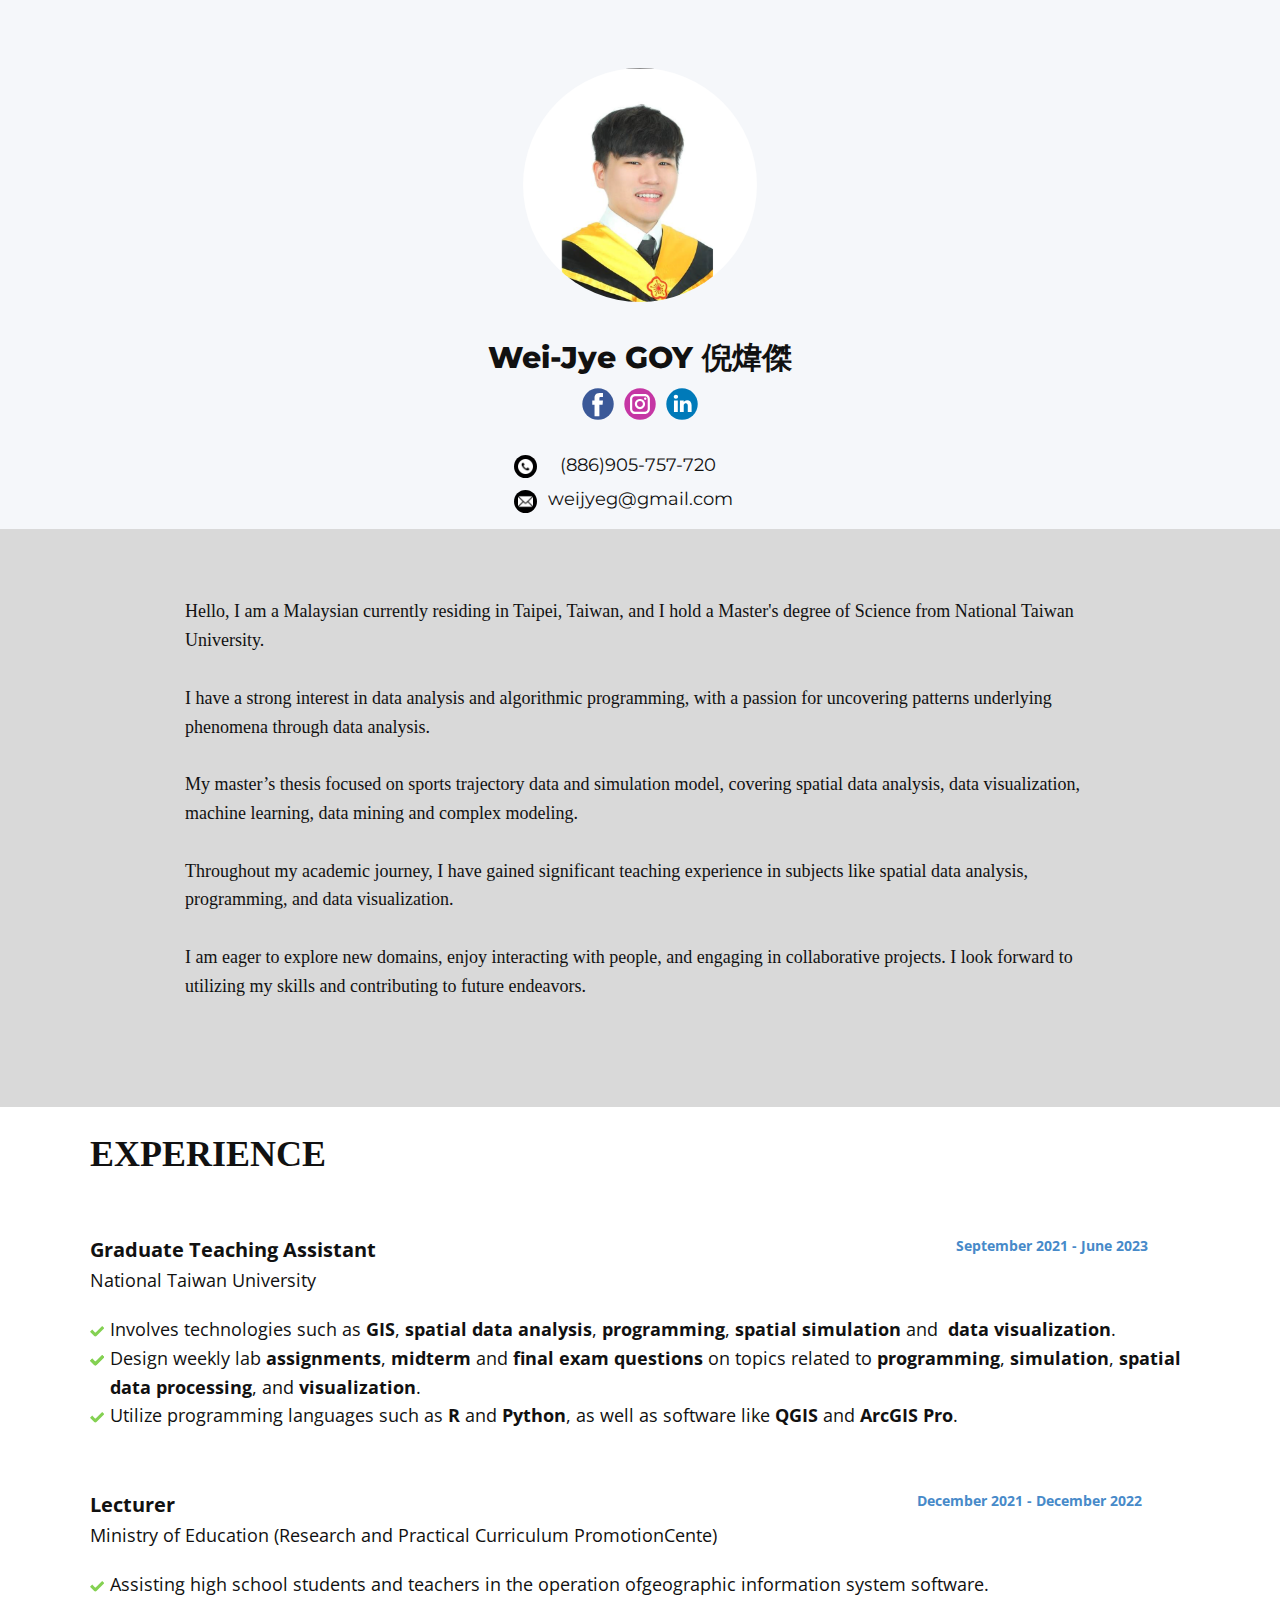
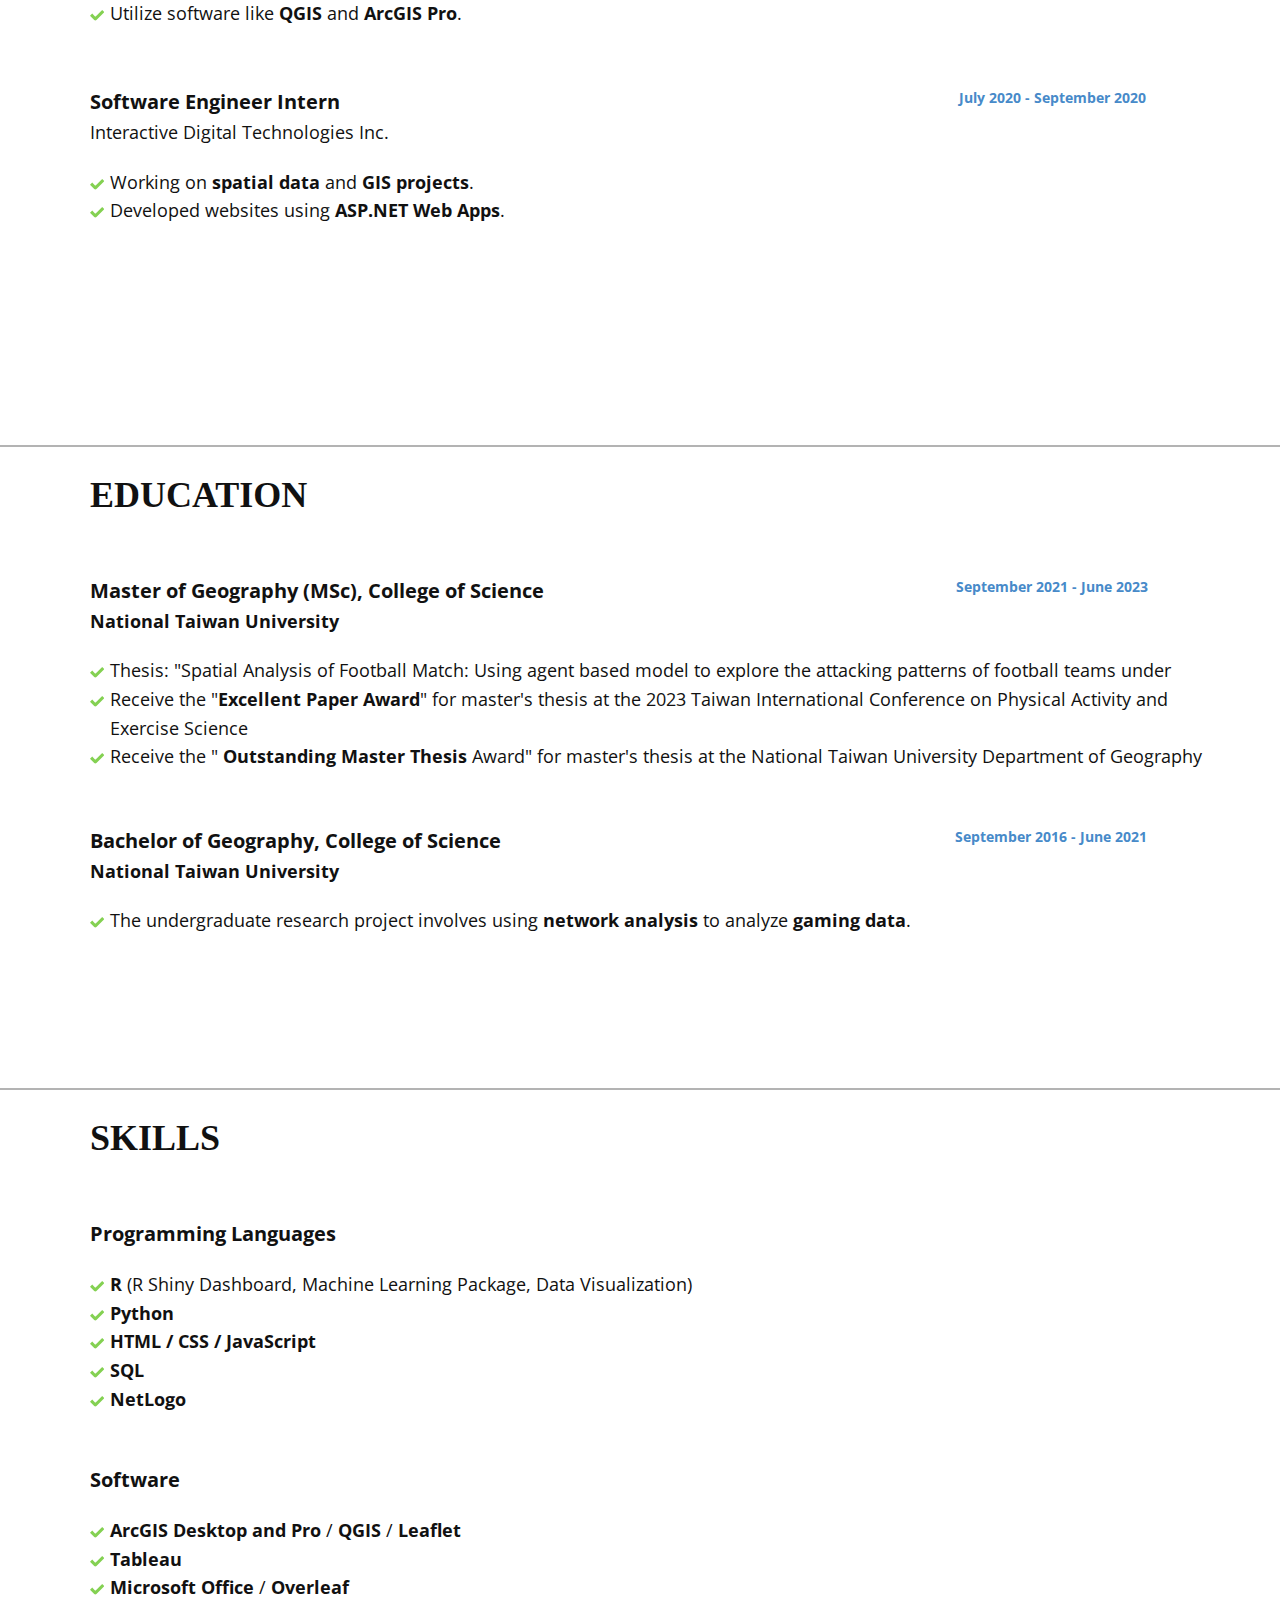
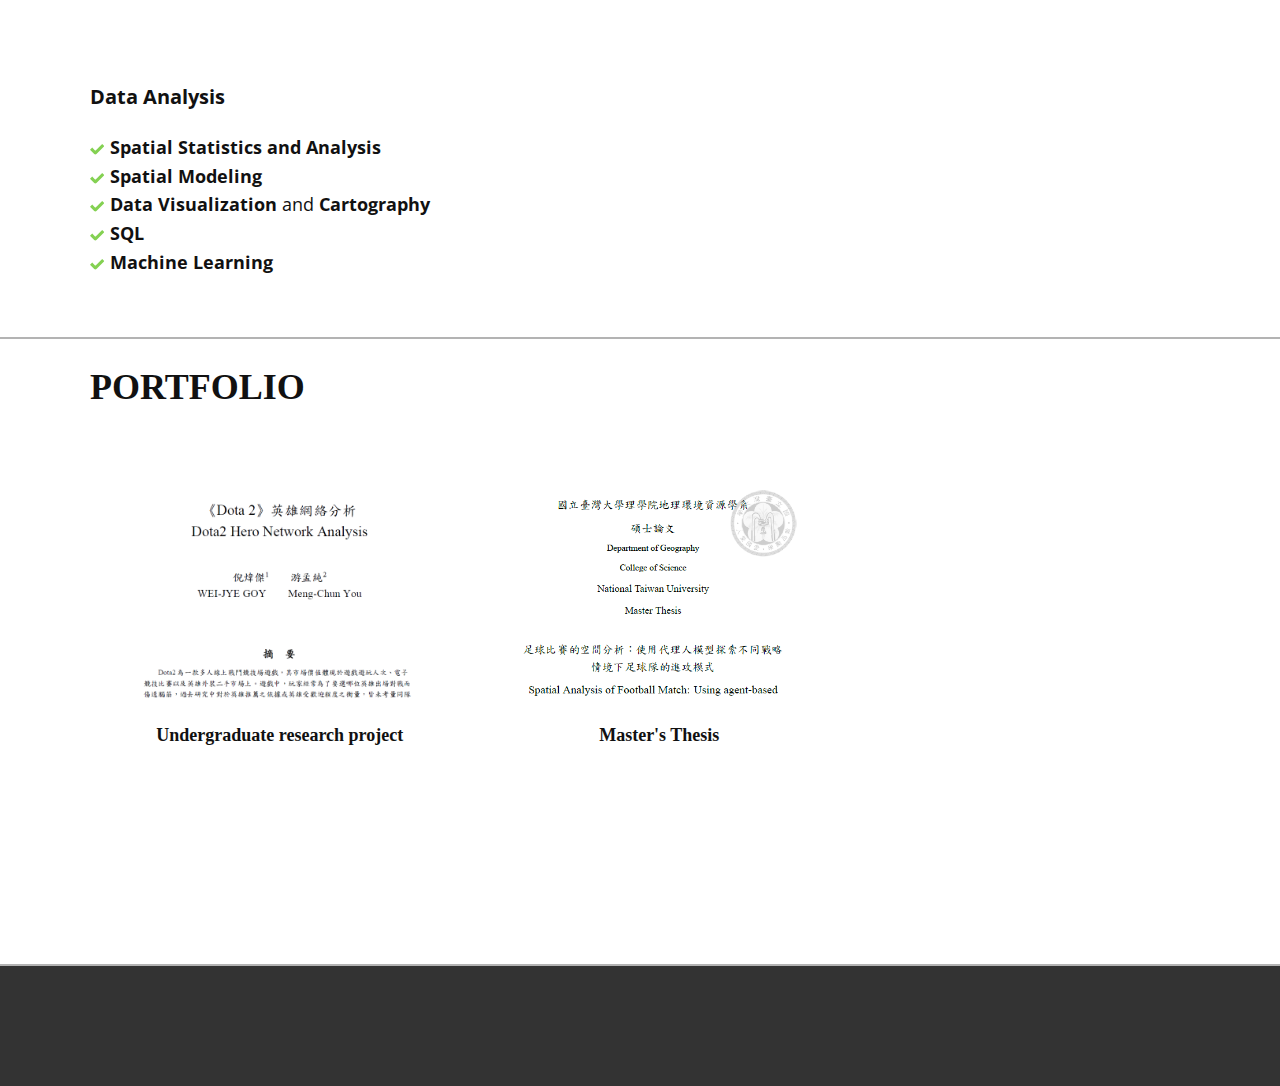
==== index.html @ a79fb8b6 "Add files via upload" ====
<!DOCTYPE html>
<html style="font-size: 16px;" lang="en"><head>
    <meta name="viewport" content="width=device-width, initial-scale=1.0">
    <meta charset="utf-8">
    <meta name="keywords" content="Wei-Jye GO​Y 倪煒傑">
    <meta name="description" content="">
    <title>Home</title>
    <link rel="stylesheet" href="nicepage.css" media="screen">
<link rel="stylesheet" href="Home.css" media="screen">
    <script class="u-script" type="text/javascript" src="jquery.js" defer=""></script>
    <script class="u-script" type="text/javascript" src="nicepage.js" defer=""></script>
    <meta name="generator" content="Nicepage 5.21.3, nicepage.com">
    <link id="u-theme-google-font" rel="stylesheet" href="https://fonts.googleapis.com/css?family=Roboto:100,100i,300,300i,400,400i,500,500i,700,700i,900,900i|Open+Sans:300,300i,400,400i,500,500i,600,600i,700,700i,800,800i">
    <link id="u-page-google-font" rel="stylesheet" href="https://fonts.googleapis.com/css?family=Montserrat:100,100i,200,200i,300,300i,400,400i,500,500i,600,600i,700,700i,800,800i,900,900i">
    
    
    
    
    
    
    
    <script type="application/ld+json">{
		"@context": "http://schema.org",
		"@type": "Organization",
		"name": "portfolio"
}</script>
    <meta name="theme-color" content="#478ac9">
    <meta property="og:title" content="Home">
    <meta property="og:type" content="website">
  <meta data-intl-tel-input-cdn-path="intlTelInput/"></head>
  <body data-home-page="Home.html" data-home-page-title="Home" data-path-to-root="./" data-include-products="false" class="u-body u-xl-mode" data-lang="en">
    <section class="skrollable u-align-center u-clearfix u-grey-15 u-section-1" id="carousel_9070">
      <div class="u-expanded-width u-palette-5-light-3 u-shape u-shape-rectangle u-shape-1"></div>
      <div class="u-image u-image-circle u-image-1" data-image-width="966" data-image-height="712"></div>
      <h2 class="u-custom-font u-font-montserrat u-text u-text-1">
        <span style="font-size: 1.875rem;">Wei-Jye GO​Y 倪煒傑</span>
        <br>
        <br>
        <br>
        <span style="font-weight: 400; font-size: 1.125rem;">(886)905-757-720&nbsp;<br>weijyeg@gmail.com
        </span>
      </h2><span class="u-black u-file-icon u-icon u-icon-circle u-icon-1"><img src="images/455705-3e157692.png" alt=""></span><span class="u-black u-file-icon u-icon u-icon-circle u-icon-2"><img src="images/542689-e094886c.png" alt=""></span>
      <div class="u-align-left u-social-icons u-spacing-10 u-social-icons-1">
        <a class="u-social-url" title="facebook" target="_blank" href="https://www.facebook.com/weijyeeeee/"><span class="u-icon u-social-facebook u-social-icon u-icon-3"><svg class="u-svg-link" preserveAspectRatio="xMidYMin slice" viewBox="0 0 112 112" style=""><use xmlns:xlink="http://www.w3.org/1999/xlink" xlink:href="#svg-5a81"></use></svg><svg class="u-svg-content" viewBox="0 0 112 112" x="0" y="0" id="svg-5a81"><circle fill="currentColor" cx="56.1" cy="56.1" r="55"></circle><path fill="#FFFFFF" d="M73.5,31.6h-9.1c-1.4,0-3.6,0.8-3.6,3.9v8.5h12.6L72,58.3H60.8v40.8H43.9V58.3h-8V43.9h8v-9.2
      c0-6.7,3.1-17,17-17h12.5v13.9H73.5z"></path></svg></span>
        </a>
        <a class="u-social-url" title="instagram" target="_blank" href="https://www.instagram.com/weijy3/"><span class="u-icon u-social-icon u-social-instagram u-icon-4"><svg class="u-svg-link" preserveAspectRatio="xMidYMin slice" viewBox="0 0 112 112" style=""><use xmlns:xlink="http://www.w3.org/1999/xlink" xlink:href="#svg-1368"></use></svg><svg class="u-svg-content" viewBox="0 0 112 112" x="0" y="0" id="svg-1368"><circle fill="currentColor" cx="56.1" cy="56.1" r="55"></circle><path fill="#FFFFFF" d="M55.9,38.2c-9.9,0-17.9,8-17.9,17.9C38,66,46,74,55.9,74c9.9,0,17.9-8,17.9-17.9C73.8,46.2,65.8,38.2,55.9,38.2
      z M55.9,66.4c-5.7,0-10.3-4.6-10.3-10.3c-0.1-5.7,4.6-10.3,10.3-10.3c5.7,0,10.3,4.6,10.3,10.3C66.2,61.8,61.6,66.4,55.9,66.4z"></path><path fill="#FFFFFF" d="M74.3,33.5c-2.3,0-4.2,1.9-4.2,4.2s1.9,4.2,4.2,4.2s4.2-1.9,4.2-4.2S76.6,33.5,74.3,33.5z"></path><path fill="#FFFFFF" d="M73.1,21.3H38.6c-9.7,0-17.5,7.9-17.5,17.5v34.5c0,9.7,7.9,17.6,17.5,17.6h34.5c9.7,0,17.5-7.9,17.5-17.5V38.8
      C90.6,29.1,82.7,21.3,73.1,21.3z M83,73.3c0,5.5-4.5,9.9-9.9,9.9H38.6c-5.5,0-9.9-4.5-9.9-9.9V38.8c0-5.5,4.5-9.9,9.9-9.9h34.5
      c5.5,0,9.9,4.5,9.9,9.9V73.3z"></path></svg></span>
        </a>
        <a class="u-social-url" title="https://www.linkedin.com/in/wei-jye-goy-16a7a2256/" target="_blank" href="https://www.linkedin.com/in/wei-jye-goy-16a7a2256/"><span class="u-icon u-social-icon u-social-linkedin u-icon-5"><svg class="u-svg-link" preserveAspectRatio="xMidYMin slice" viewBox="0 0 112 112" style=""><use xmlns:xlink="http://www.w3.org/1999/xlink" xlink:href="#svg-00e5"></use></svg><svg class="u-svg-content" viewBox="0 0 112 112" x="0" y="0" id="svg-00e5"><circle fill="currentColor" cx="56.1" cy="56.1" r="55"></circle><path fill="#FFFFFF" d="M41.3,83.7H27.9V43.4h13.4V83.7z M34.6,37.9L34.6,37.9c-4.6,0-7.5-3.1-7.5-7c0-4,3-7,7.6-7s7.4,3,7.5,7
      C42.2,34.8,39.2,37.9,34.6,37.9z M89.6,83.7H76.2V62.2c0-5.4-1.9-9.1-6.8-9.1c-3.7,0-5.9,2.5-6.9,4.9c-0.4,0.9-0.4,2.1-0.4,3.3v22.5
      H48.7c0,0,0.2-36.5,0-40.3h13.4v5.7c1.8-2.7,5-6.7,12.1-6.7c8.8,0,15.4,5.8,15.4,18.1V83.7z"></path></svg></span>
        </a>
      </div>
      <p class="u-align-left u-custom-font u-font-georgia u-text u-text-2"> Hello, I am a Malaysian currently residing in Taipei, Taiwan, and I hold a Master's degree of Science from National Taiwan University.<br>
        <br>I have a strong interest in data analysis and algorithmic programming, with a passion for uncovering patterns underlying phenomena through data analysis.&nbsp;<br>
        <br>My master’s thesis focused on sports trajectory data and simulation model, covering spatial data analysis, data visualization, machine learning, data mining and complex modeling.&nbsp;<br>
        <br>Throughout my academic journey, I have gained significant teaching experience in subjects like spatial data analysis, programming, and data visualization.&nbsp;<br>
        <br>I am eager to explore new domains, enjoy interacting with people, and engaging in collaborative projects. I look forward to utilizing my skills and contributing to future endeavors.<br>
        <br>
        <br>
      </p>
    </section>
    <section class="u-align-left u-border-2 u-border-grey-30 u-border-no-left u-border-no-right u-border-no-top u-clearfix u-section-2" id="sec-2fbd">
      <div class="u-clearfix u-sheet u-sheet-1">
        <p class="u-custom-font u-font-georgia u-text u-text-1">Experience&nbsp;&nbsp;</p>
        <div class="u-clearfix u-group-elements u-group-elements-1">
          <p class="u-align-left u-text u-text-2">
            <span style="font-size: 1.25rem; font-weight: 700;">Graduate Teaching Assistant</span>
            <br>National Taiwan University
          </p>
          <p class="u-text u-text-palette-1-base u-text-3"><b>September 2021 - June 2023</b>
          </p>
          <ul class="u-custom-list u-text u-text-4">
            <li> Involves technologies such as <span style="font-weight: 700;">GIS</span>, <span style="font-weight: 700;">spatial data analysis</span>, <span style="font-weight: 700;">programming</span>, <span style="font-weight: 700;">spatial simulation <span style="font-weight: 400;">and</span>&nbsp;
              </span>
              <span style="font-weight: 700;">data visualization<span style="font-weight: 400;">.</span>
              </span>
              <div class="u-list-icon u-list-icon-1">
                <svg class="u-svg-content" viewBox="0 0 512 512" id="svg-8628"><path d="m433.1 67.1-231.8 231.9c-6.2 6.2-16.4 6.2-22.6 0l-99.8-99.8-78.9 78.8 150.5 150.5c10.5 10.5 24.6 16.3 39.4 16.3 14.8 0 29-5.9 39.4-16.3l282.7-282.5z" fill="currentColor"></path></svg>
              </div>
            </li>
            <li>
              <div class="u-list-icon u-list-icon-2">
                <svg class="u-svg-content" viewBox="0 0 512 512" id="svg-8628"><path d="m433.1 67.1-231.8 231.9c-6.2 6.2-16.4 6.2-22.6 0l-99.8-99.8-78.9 78.8 150.5 150.5c10.5 10.5 24.6 16.3 39.4 16.3 14.8 0 29-5.9 39.4-16.3l282.7-282.5z" fill="currentColor"></path></svg>
              </div>
              <div class="u-list-icon u-list-icon-3">
                <svg class="u-svg-content" viewBox="0 0 512 512" id="svg-8628"><path d="m433.1 67.1-231.8 231.9c-6.2 6.2-16.4 6.2-22.6 0l-99.8-99.8-78.9 78.8 150.5 150.5c10.5 10.5 24.6 16.3 39.4 16.3 14.8 0 29-5.9 39.4-16.3l282.7-282.5z" fill="currentColor"></path></svg>
              </div> Design weekly lab <span style="font-weight: 700;">assignments<span style="font-weight: 400;">, </span>midterm
              </span> and <span style="font-weight: 700;">final exam questions</span> on topics related to <span style="font-weight: 700;">programming</span>, <span style="font-weight: 700;">simulation</span>,&nbsp;<span style="font-weight: 700;">spatial data processing</span>, and <span style="font-weight: 700;">visualization</span>.&nbsp;
            </li>
            <li>
              <div class="u-list-icon u-list-icon-4">
                <svg class="u-svg-content" viewBox="0 0 512 512" id="svg-8628"><path d="m433.1 67.1-231.8 231.9c-6.2 6.2-16.4 6.2-22.6 0l-99.8-99.8-78.9 78.8 150.5 150.5c10.5 10.5 24.6 16.3 39.4 16.3 14.8 0 29-5.9 39.4-16.3l282.7-282.5z" fill="currentColor"></path></svg>
              </div>Utilize programming languages such as <span style="font-weight: 700;">R </span>and <span style="font-weight: 700;">Python</span>, as well as software like <span style="font-weight: 700;">QGIS </span>and <span style="font-weight: 700;">ArcGIS Pro</span>.<br>
              <br>
            </li>
          </ul>
        </div>
        <div class="u-clearfix u-group-elements u-group-elements-2">
          <p class="u-align-left u-text u-text-5">
            <span style="font-size: 1.25rem; font-weight: 700;"></span>
            <span style="font-size: 1.25rem; font-weight: 700;">Lecturer</span>
            <br>Ministry of Education (Research and Practical Curriculum PromotionCente)
          </p>
          <p class="u-text u-text-palette-1-base u-text-6"><b>December 2021 - December 2022</b>
          </p>
          <ul class="u-custom-list u-text u-text-7">
            <li>
              <div class="u-list-icon u-list-icon-5">
                <svg class="u-svg-content" viewBox="0 0 512 512" id="svg-8628"><path d="m433.1 67.1-231.8 231.9c-6.2 6.2-16.4 6.2-22.6 0l-99.8-99.8-78.9 78.8 150.5 150.5c10.5 10.5 24.6 16.3 39.4 16.3 14.8 0 29-5.9 39.4-16.3l282.7-282.5z" fill="currentColor"></path></svg>
              </div>
            </li>
            <li>Assisting high school students and teachers in the operation ofgeographic information system software.</li>
            <li>
              <div class="u-list-icon u-list-icon-6">
                <svg class="u-svg-content" viewBox="0 0 512 512" id="svg-8628"><path d="m433.1 67.1-231.8 231.9c-6.2 6.2-16.4 6.2-22.6 0l-99.8-99.8-78.9 78.8 150.5 150.5c10.5 10.5 24.6 16.3 39.4 16.3 14.8 0 29-5.9 39.4-16.3l282.7-282.5z" fill="currentColor"></path></svg>
              </div>Utilize software like <span style="font-weight: 700;">QGIS </span>and <span style="font-weight: 700;">ArcGIS Pro</span>.<br>
              <br>
            </li>
          </ul>
        </div>
        <div class="u-clearfix u-group-elements u-group-elements-3">
          <p class="u-align-left u-text u-text-8">
            <span style="font-size: 20px;"><b>Software Engineer Intern</b>
            </span>
            <br>Interactive Digital Technologies Inc.
          </p>
          <p class="u-text u-text-palette-1-base u-text-9"><b>July 2020 - September 2020</b>
          </p>
          <ul class="u-custom-list u-text u-text-10">
            <li>
              <div class="u-list-icon u-list-icon-7">
                <svg class="u-svg-content" viewBox="0 0 512 512" id="svg-8628"><path d="m433.1 67.1-231.8 231.9c-6.2 6.2-16.4 6.2-22.6 0l-99.8-99.8-78.9 78.8 150.5 150.5c10.5 10.5 24.6 16.3 39.4 16.3 14.8 0 29-5.9 39.4-16.3l282.7-282.5z" fill="currentColor"></path></svg>
              </div>
            </li>
            <li> Working on <span style="font-weight: 700;">spatial data</span> and <span style="font-weight: 700;">GIS projects<span style="font-weight: 400;">.</span>
              </span>
            </li>
            <li>
              <div class="u-list-icon u-list-icon-8">
                <svg class="u-svg-content" viewBox="0 0 512 512" id="svg-8628"><path d="m433.1 67.1-231.8 231.9c-6.2 6.2-16.4 6.2-22.6 0l-99.8-99.8-78.9 78.8 150.5 150.5c10.5 10.5 24.6 16.3 39.4 16.3 14.8 0 29-5.9 39.4-16.3l282.7-282.5z" fill="currentColor"></path></svg>
              </div>Developed websites using <span style="font-weight: 700;">ASP.NET Web Apps</span>.
            </li>
            <li>
              <br>
            </li>
          </ul>
        </div>
      </div>
    </section>
    <section class="u-align-left u-border-2 u-border-grey-30 u-border-no-left u-border-no-right u-border-no-top u-clearfix u-section-3" id="sec-735e">
      <div class="u-clearfix u-sheet u-sheet-1">
        <p class="u-custom-font u-font-georgia u-text u-text-1">EDUCATION</p>
        <div class="u-clearfix u-group-elements u-group-elements-1">
          <p class="u-align-left u-text u-text-2">
            <span style="font-size: 1.25rem; font-weight: 700;">Master of Geography (MSc), College of Science</span>
            <br>
            <span style="font-weight: 700;">National Taiwan University</span>
          </p>
          <p class="u-text u-text-palette-1-base u-text-3"><b>September 2021 - June 2023</b>
          </p>
          <ul class="u-custom-list u-text u-text-4">
            <li>
              <div class="u-list-icon u-list-icon-1">
                <svg class="u-svg-content" viewBox="0 0 512 512" id="svg-8628"><path d="m433.1 67.1-231.8 231.9c-6.2 6.2-16.4 6.2-22.6 0l-99.8-99.8-78.9 78.8 150.5 150.5c10.5 10.5 24.6 16.3 39.4 16.3 14.8 0 29-5.9 39.4-16.3l282.7-282.5z" fill="currentColor"></path></svg>
              </div>
            </li>
            <li>Thesis: "​Spatial Analysis of Football Match: Using agent based model to explore the attacking patterns of football teams under&nbsp;</li>
            <li>
              <div class="u-list-icon u-list-icon-1">
                <svg class="u-svg-content" viewBox="0 0 512 512" id="svg-8628"><path d="m433.1 67.1-231.8 231.9c-6.2 6.2-16.4 6.2-22.6 0l-99.8-99.8-78.9 78.8 150.5 150.5c10.5 10.5 24.6 16.3 39.4 16.3 14.8 0 29-5.9 39.4-16.3l282.7-282.5z" fill="currentColor"></path></svg>
              </div>Receive the "<span style="font-weight: 700;">Excellent Paper Award</span>" for master's thesis at the 2023 Taiwan International Conference on Physical Activity and Exercise Science
            </li>
            <li>
              <div class="u-list-icon u-list-icon-1">
                <svg class="u-svg-content" viewBox="0 0 512 512" id="svg-8628"><path d="m433.1 67.1-231.8 231.9c-6.2 6.2-16.4 6.2-22.6 0l-99.8-99.8-78.9 78.8 150.5 150.5c10.5 10.5 24.6 16.3 39.4 16.3 14.8 0 29-5.9 39.4-16.3l282.7-282.5z" fill="currentColor"></path></svg>
              </div>Receive the " <span style="font-weight: 700;">Outstanding Master Thesis</span> Award" for master's thesis at the National Taiwan University Department of Geography<br>
            </li>
          </ul>
        </div>
        <div class="u-clearfix u-group-elements u-group-elements-2">
          <p class="u-align-left u-text u-text-5">
            <span style="font-size: 1.25rem; font-weight: 700;"></span>
            <span style="font-size: 1.25rem; font-weight: 700;">Bachelor of Geography, College of Science</span>
            <br>
            <span style="font-weight: 700;">National Taiwan University</span>
          </p>
          <p class="u-text u-text-palette-1-base u-text-6"><b>September 2016 - June 2021</b>
          </p>
          <ul class="u-custom-list u-text u-text-7">
            <li>
              <div class="u-list-icon u-list-icon-4">
                <svg class="u-svg-content" viewBox="0 0 512 512" id="svg-8628"><path d="m433.1 67.1-231.8 231.9c-6.2 6.2-16.4 6.2-22.6 0l-99.8-99.8-78.9 78.8 150.5 150.5c10.5 10.5 24.6 16.3 39.4 16.3 14.8 0 29-5.9 39.4-16.3l282.7-282.5z" fill="currentColor"></path></svg>
              </div>
            </li>
            <li> The undergraduate research project involves using <span style="font-weight: 700;">network analysis</span>&nbsp;to analyze <span style="font-weight: 700;">gaming data</span>.
            </li>
            <li>
              <br>
            </li>
          </ul>
        </div>
      </div>
    </section>
    <section class="u-align-left u-border-2 u-border-grey-30 u-border-no-left u-border-no-right u-border-no-top u-clearfix u-section-4" id="sec-b14d">
      <div class="u-clearfix u-sheet u-sheet-1">
        <p class="u-custom-font u-font-georgia u-text u-text-1">Skills</p>
        <div class="u-clearfix u-group-elements u-group-elements-1">
          <p class="u-align-left u-text u-text-2">
            <span style="font-size: 20px;"><b>Programming Languages</b>
            </span>
          </p>
          <ul class="u-custom-list u-text u-text-3">
            <li>
              <div class="u-list-icon u-list-icon-1">
                <svg class="u-svg-content" viewBox="0 0 512 512" id="svg-12f0"><path d="m433.1 67.1-231.8 231.9c-6.2 6.2-16.4 6.2-22.6 0l-99.8-99.8-78.9 78.8 150.5 150.5c10.5 10.5 24.6 16.3 39.4 16.3 14.8 0 29-5.9 39.4-16.3l282.7-282.5z" fill="currentColor"></path></svg>
              </div>
              <span style="font-weight: 700;">R </span>(R Shiny Dashboard, Machine Learning Package, Data Visualization)
            </li>
            <li>
              <div class="u-list-icon u-list-icon-2">
                <svg class="u-svg-content" viewBox="0 0 512 512" id="svg-12f0"><path d="m433.1 67.1-231.8 231.9c-6.2 6.2-16.4 6.2-22.6 0l-99.8-99.8-78.9 78.8 150.5 150.5c10.5 10.5 24.6 16.3 39.4 16.3 14.8 0 29-5.9 39.4-16.3l282.7-282.5z" fill="currentColor"></path></svg>
              </div>
              <span style="font-weight: 700;">Python</span>
            </li>
            <li>
              <div class="u-list-icon u-list-icon-1">
                <svg class="u-svg-content" viewBox="0 0 512 512" id="svg-12f0"><path d="m433.1 67.1-231.8 231.9c-6.2 6.2-16.4 6.2-22.6 0l-99.8-99.8-78.9 78.8 150.5 150.5c10.5 10.5 24.6 16.3 39.4 16.3 14.8 0 29-5.9 39.4-16.3l282.7-282.5z" fill="currentColor"></path></svg>
              </div>
              <span style="font-weight: 700;">HTML / CSS / JavaScript<br>
              </span>
            </li>
            <li>
              <div class="u-list-icon u-list-icon-1">
                <svg class="u-svg-content" viewBox="0 0 512 512" id="svg-12f0"><path d="m433.1 67.1-231.8 231.9c-6.2 6.2-16.4 6.2-22.6 0l-99.8-99.8-78.9 78.8 150.5 150.5c10.5 10.5 24.6 16.3 39.4 16.3 14.8 0 29-5.9 39.4-16.3l282.7-282.5z" fill="currentColor"></path></svg>
              </div>
              <span style="font-weight: 700;">SQL</span>
            </li>
            <li>
              <div class="u-list-icon u-list-icon-1">
                <svg class="u-svg-content" viewBox="0 0 512 512" id="svg-12f0"><path d="m433.1 67.1-231.8 231.9c-6.2 6.2-16.4 6.2-22.6 0l-99.8-99.8-78.9 78.8 150.5 150.5c10.5 10.5 24.6 16.3 39.4 16.3 14.8 0 29-5.9 39.4-16.3l282.7-282.5z" fill="currentColor"></path></svg>
              </div>
              <span style="font-weight: 700;">NetLogo</span>
            </li>
          </ul>
        </div>
        <div class="u-clearfix u-group-elements u-group-elements-2">
          <p class="u-align-left u-text u-text-4">
            <span style="font-size: 20px;"><b>Software</b>
            </span>
          </p>
          <ul class="u-custom-list u-text u-text-5">
            <li>
              <div class="u-list-icon u-list-icon-6">
                <svg class="u-svg-content" viewBox="0 0 512 512" id="svg-8628"><path d="m433.1 67.1-231.8 231.9c-6.2 6.2-16.4 6.2-22.6 0l-99.8-99.8-78.9 78.8 150.5 150.5c10.5 10.5 24.6 16.3 39.4 16.3 14.8 0 29-5.9 39.4-16.3l282.7-282.5z" fill="currentColor"></path></svg>
              </div>
            </li>
            <li>ArcGIS Desktop and Pro <span style="font-weight: 400;">/ </span>QGIS <span style="font-weight: 400;">/</span> Leaflet
            </li>
            <li>
              <div class="u-list-icon u-list-icon-6">
                <svg class="u-svg-content" viewBox="0 0 512 512" id="svg-8628"><path d="m433.1 67.1-231.8 231.9c-6.2 6.2-16.4 6.2-22.6 0l-99.8-99.8-78.9 78.8 150.5 150.5c10.5 10.5 24.6 16.3 39.4 16.3 14.8 0 29-5.9 39.4-16.3l282.7-282.5z" fill="currentColor"></path></svg>
              </div>Tableau
            </li>
            <li>
              <div class="u-list-icon u-list-icon-6">
                <svg class="u-svg-content" viewBox="0 0 512 512" id="svg-8628"><path d="m433.1 67.1-231.8 231.9c-6.2 6.2-16.4 6.2-22.6 0l-99.8-99.8-78.9 78.8 150.5 150.5c10.5 10.5 24.6 16.3 39.4 16.3 14.8 0 29-5.9 39.4-16.3l282.7-282.5z" fill="currentColor"></path></svg>
              </div>Microsoft Office<span style="font-weight: 400;"> /</span> Overleaf
            </li>
            <li>
              <br>
            </li>
          </ul>
        </div>
        <div class="u-clearfix u-group-elements u-group-elements-3">
          <p class="u-align-left u-text u-text-6">
            <span style="font-size: 20px;"><b>Data Analysis</b>
            </span>
          </p>
          <ul class="u-custom-list u-text u-text-7">
            <li>
              <div class="u-list-icon u-list-icon-9">
                <svg class="u-svg-content" viewBox="0 0 512 512" id="svg-8628"><path d="m433.1 67.1-231.8 231.9c-6.2 6.2-16.4 6.2-22.6 0l-99.8-99.8-78.9 78.8 150.5 150.5c10.5 10.5 24.6 16.3 39.4 16.3 14.8 0 29-5.9 39.4-16.3l282.7-282.5z" fill="currentColor"></path></svg>
              </div>
            </li>
            <li>
              <span style="font-weight: 700;"> Spatial Statistics and Analysis</span>
            </li>
            <li>
              <div class="u-list-icon u-list-icon-9">
                <svg class="u-svg-content" viewBox="0 0 512 512" id="svg-8628"><path d="m433.1 67.1-231.8 231.9c-6.2 6.2-16.4 6.2-22.6 0l-99.8-99.8-78.9 78.8 150.5 150.5c10.5 10.5 24.6 16.3 39.4 16.3 14.8 0 29-5.9 39.4-16.3l282.7-282.5z" fill="currentColor"></path></svg>
              </div>
              <span style="font-weight: 700;">Spatial Modeling</span>
            </li>
            <li>
              <div class="u-list-icon u-list-icon-9">
                <svg class="u-svg-content" viewBox="0 0 512 512" id="svg-8628"><path d="m433.1 67.1-231.8 231.9c-6.2 6.2-16.4 6.2-22.6 0l-99.8-99.8-78.9 78.8 150.5 150.5c10.5 10.5 24.6 16.3 39.4 16.3 14.8 0 29-5.9 39.4-16.3l282.7-282.5z" fill="currentColor"></path></svg>
              </div>Data Visualization <span style="font-weight: 400;">and</span>&nbsp;Cartography
            </li>
            <li>
              <div class="u-list-icon u-list-icon-9">
                <svg class="u-svg-content" viewBox="0 0 512 512" id="svg-8628"><path d="m433.1 67.1-231.8 231.9c-6.2 6.2-16.4 6.2-22.6 0l-99.8-99.8-78.9 78.8 150.5 150.5c10.5 10.5 24.6 16.3 39.4 16.3 14.8 0 29-5.9 39.4-16.3l282.7-282.5z" fill="currentColor"></path></svg>
              </div>SQL
            </li>
            <li>
              <div class="u-list-icon u-list-icon-9">
                <svg class="u-svg-content" viewBox="0 0 512 512" id="svg-8628"><path d="m433.1 67.1-231.8 231.9c-6.2 6.2-16.4 6.2-22.6 0l-99.8-99.8-78.9 78.8 150.5 150.5c10.5 10.5 24.6 16.3 39.4 16.3 14.8 0 29-5.9 39.4-16.3l282.7-282.5z" fill="currentColor"></path></svg>
              </div>Machine Learning
            </li>
          </ul>
        </div>
      </div>
    </section>
    <section class="u-align-left u-border-2 u-border-grey-30 u-border-no-left u-border-no-right u-border-no-top u-clearfix u-section-5" id="sec-c73c">
      <div class="u-clearfix u-sheet u-sheet-1">
        <p class="u-custom-font u-font-georgia u-text u-text-1"> Portfolio </p>
        <div class="custom-expanded u-list u-list-1">
          <div class="u-repeater u-repeater-1">
            <div class="u-align-center u-container-style u-list-item u-repeater-item u-shape-rectangle">
              <div class="u-container-layout u-similar-container u-valign-top u-container-layout-1">
                <img alt="" class="u-expanded-width u-hover-feature u-image u-image-default u-image-1" data-image-width="812" data-image-height="760" src="images/dota2.png" data-href="https://weijyegoy.github.io/Dota2.html">
                <p class="u-custom-font u-font-georgia u-text u-text-2"> Undergraduate research project</p>
              </div>
            </div>
            <div class="u-align-center u-container-style u-list-item u-repeater-item u-shape-rectangle">
              <div class="u-container-layout u-similar-container u-valign-top u-container-layout-2">
                <img alt="" class="u-expanded-width u-hover-feature u-image u-image-default u-image-2" data-image-width="570" data-image-height="777" src="images/Thesis.png" data-href="https://weijyegoy.github.io/Thesis.html">
                <p class="u-custom-font u-font-georgia u-text u-text-3">Master's Thesis</p>
              </div>
            </div>
          </div>
        </div>
      </div>
      
      
    </section>
    
    
    
    <footer class="u-clearfix u-footer u-grey-80" id="sec-4fcd"><div class="u-clearfix u-sheet u-sheet-1"></div></footer>
  
</body></html>
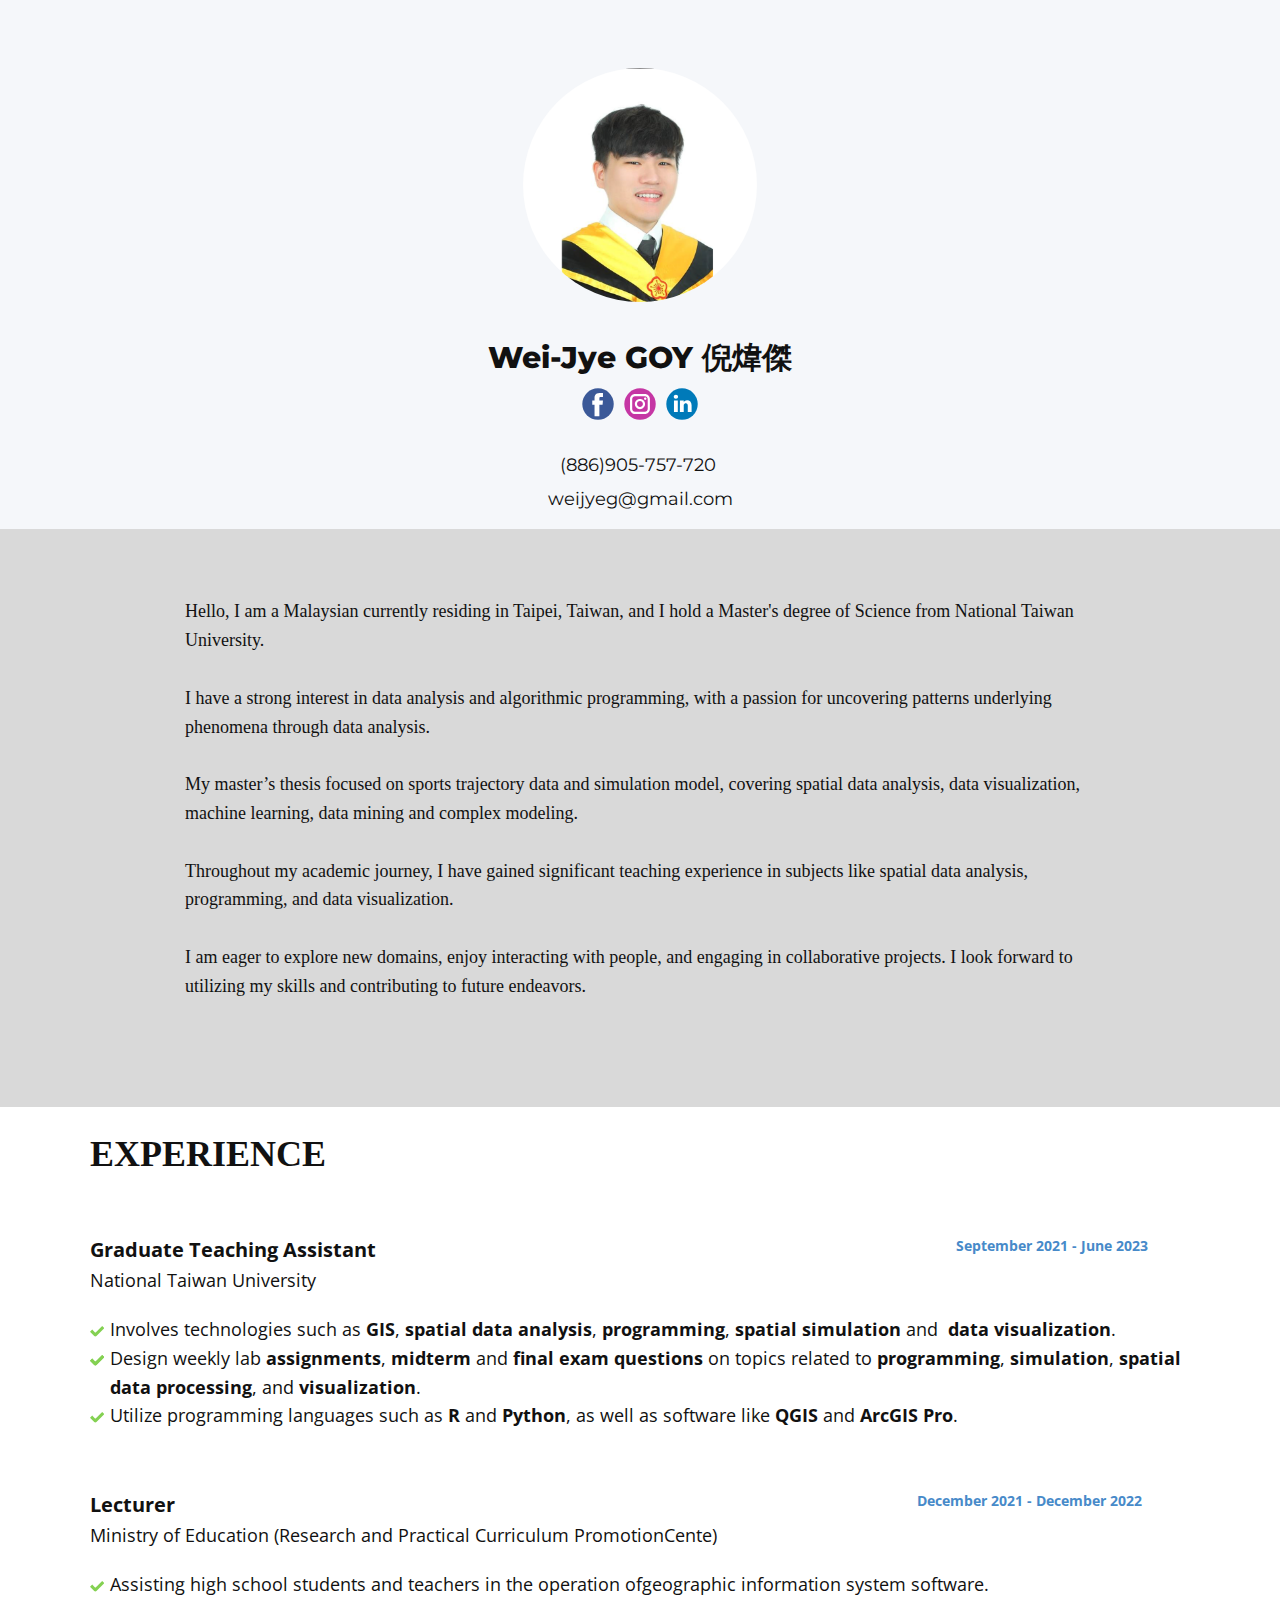
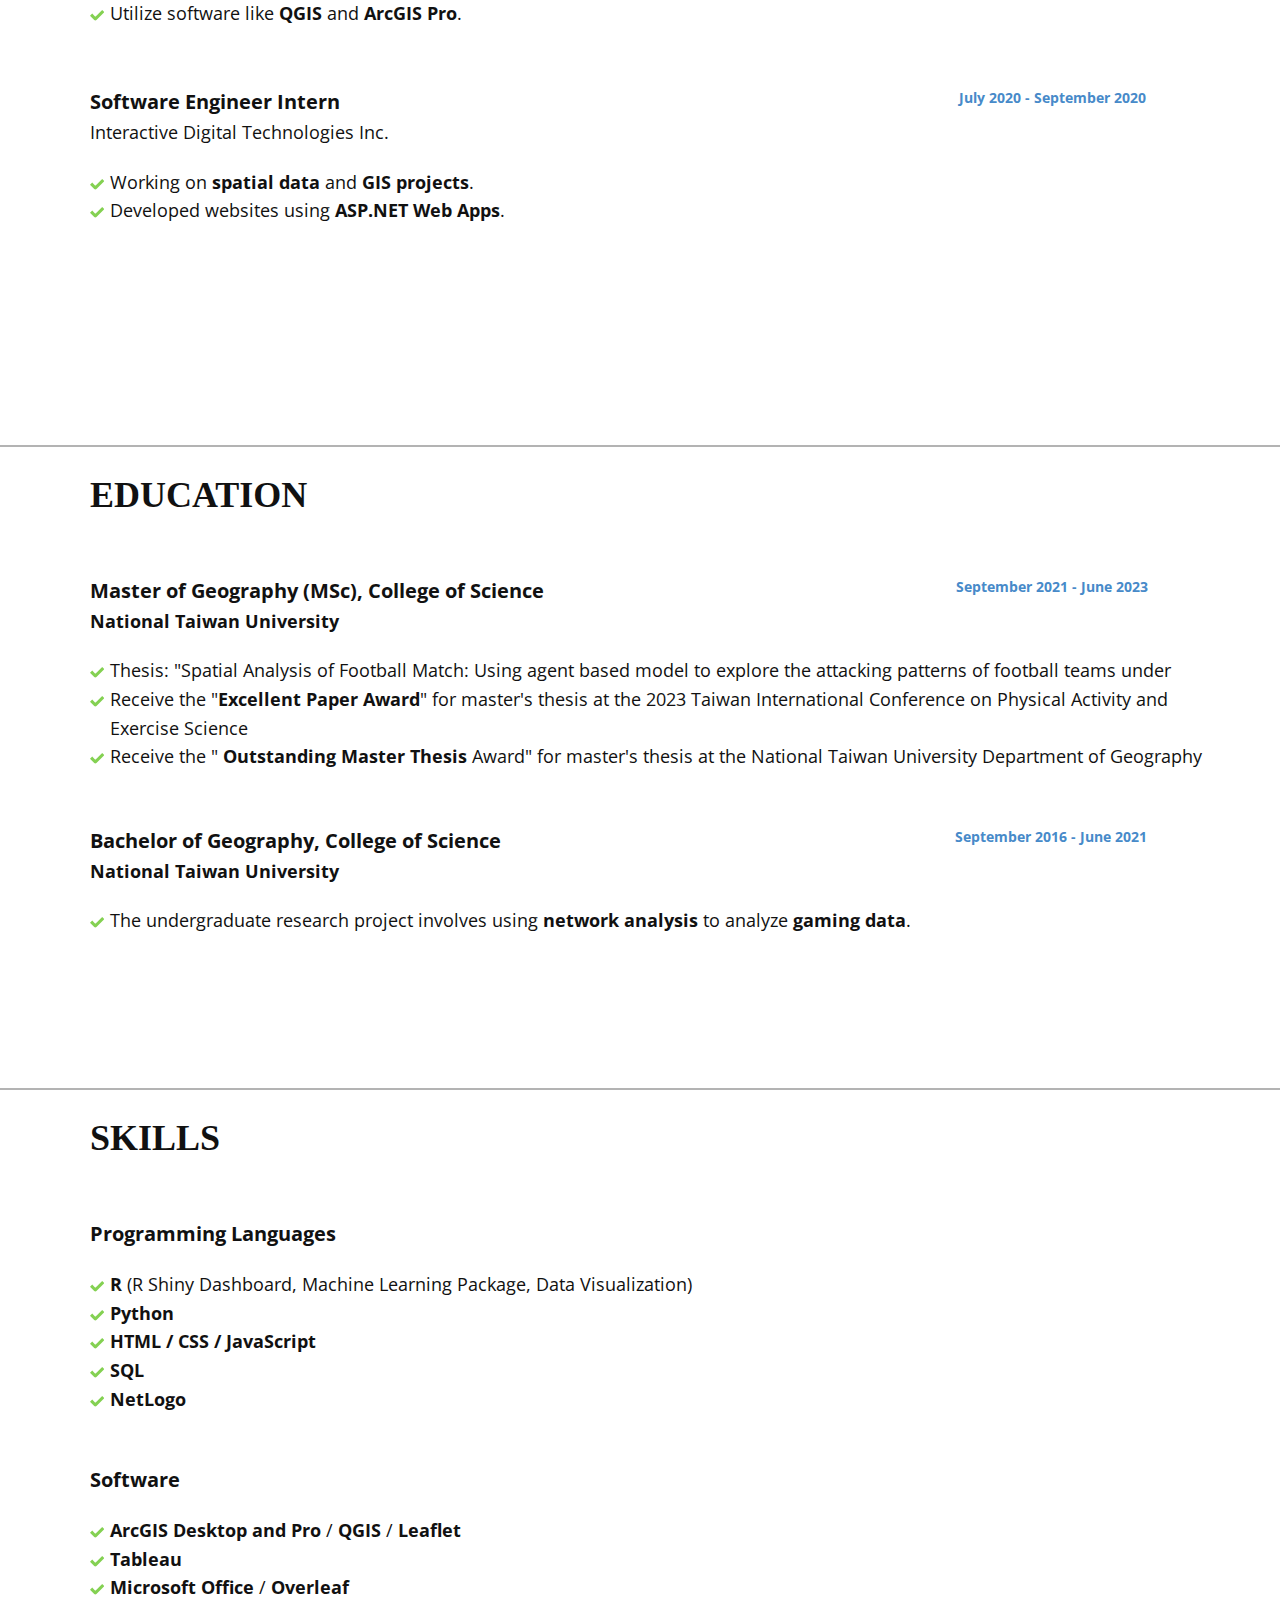
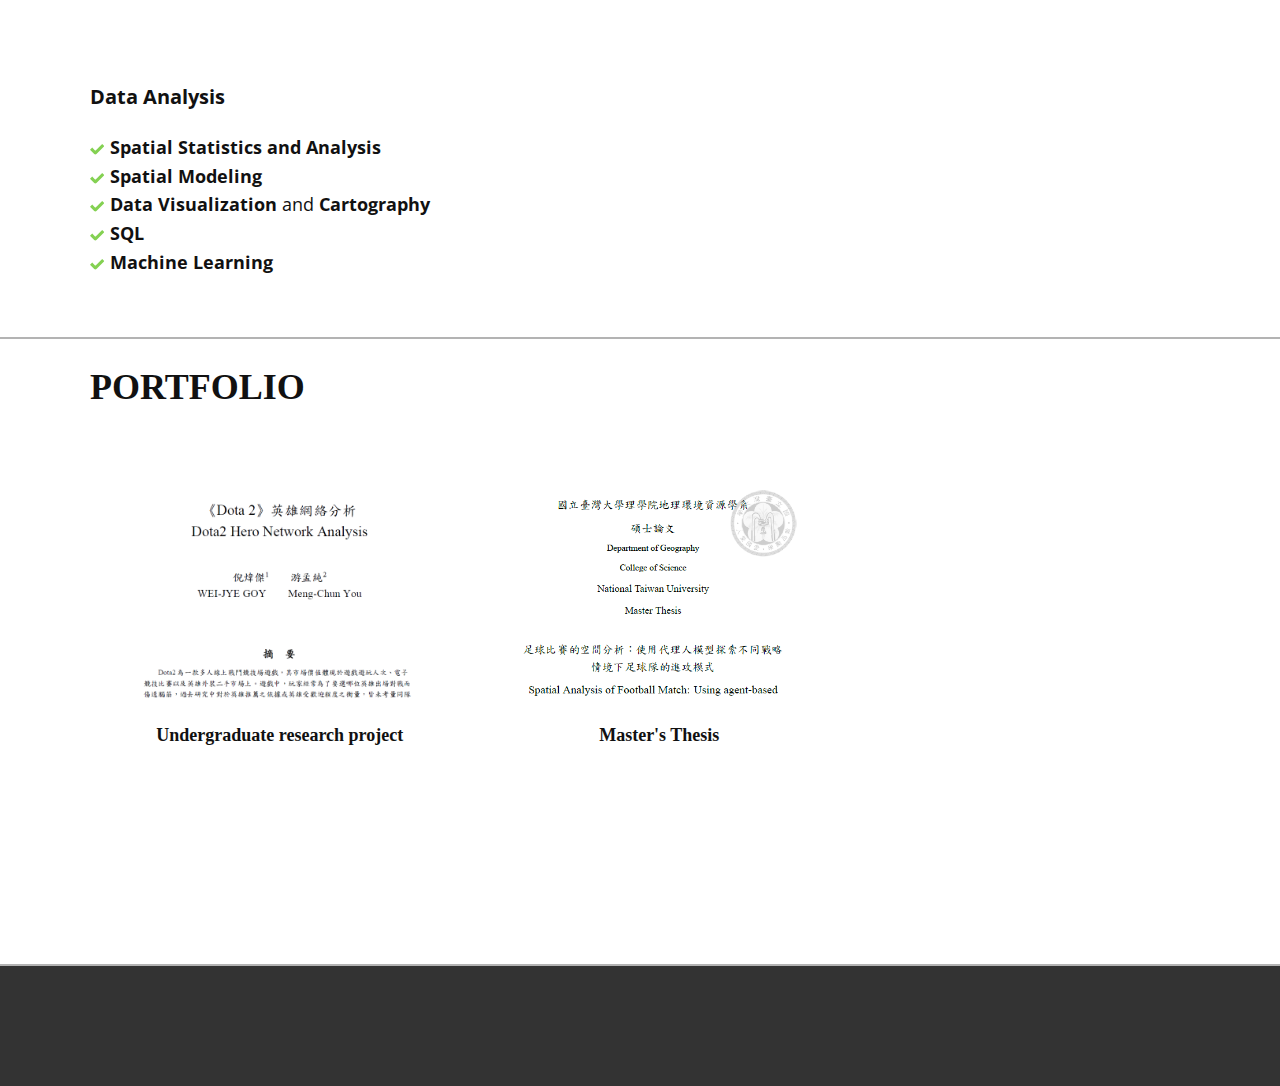
==== commit fa6647e3: "Add files via upload" ====
--- a/index.html
+++ b/index.html
@@ -10,6 +10,7 @@
     <script class="u-script" type="text/javascript" src="jquery.js" defer=""></script>
     <script class="u-script" type="text/javascript" src="nicepage.js" defer=""></script>
     <meta name="generator" content="Nicepage 5.21.3, nicepage.com">
+    
     <link id="u-theme-google-font" rel="stylesheet" href="https://fonts.googleapis.com/css?family=Roboto:100,100i,300,300i,400,400i,500,500i,700,700i,900,900i|Open+Sans:300,300i,400,400i,500,500i,600,600i,700,700i,800,800i">
     <link id="u-page-google-font" rel="stylesheet" href="https://fonts.googleapis.com/css?family=Montserrat:100,100i,200,200i,300,300i,400,400i,500,500i,600,600i,700,700i,800,800i,900,900i">
     
@@ -39,17 +40,17 @@
         <br>
         <span style="font-weight: 400; font-size: 1.125rem;">(886)905-757-720&nbsp;<br>weijyeg@gmail.com
         </span>
-      </h2><span class="u-black u-file-icon u-icon u-icon-circle u-icon-1"><img src="images/455705-3e157692.png" alt=""></span><span class="u-black u-file-icon u-icon u-icon-circle u-icon-2"><img src="images/542689-e094886c.png" alt=""></span>
-      <div class="u-align-left u-social-icons u-spacing-10 u-social-icons-1">
-        <a class="u-social-url" title="facebook" target="_blank" href="https://www.facebook.com/weijyeeeee/"><span class="u-icon u-social-facebook u-social-icon u-icon-3"><svg class="u-svg-link" preserveAspectRatio="xMidYMin slice" viewBox="0 0 112 112" style=""><use xmlns:xlink="http://www.w3.org/1999/xlink" xlink:href="#svg-5a81"></use></svg><svg class="u-svg-content" viewBox="0 0 112 112" x="0" y="0" id="svg-5a81"><circle fill="currentColor" cx="56.1" cy="56.1" r="55"></circle><path fill="#FFFFFF" d="M73.5,31.6h-9.1c-1.4,0-3.6,0.8-3.6,3.9v8.5h12.6L72,58.3H60.8v40.8H43.9V58.3h-8V43.9h8v-9.2
+      </h2>
+      <div class="socialmedia u-align-left u-social-icons u-spacing-10 u-social-icons-1">
+        <a class="u-social-url" title="facebook" target="_blank" href="https://www.facebook.com/weijyeeeee/"><span class="u-icon u-social-facebook u-social-icon u-icon-1"><svg class="u-svg-link" preserveAspectRatio="xMidYMin slice" viewBox="0 0 112 112" style=""><use xmlns:xlink="http://www.w3.org/1999/xlink" xlink:href="#svg-5a81"></use></svg><svg class="u-svg-content" viewBox="0 0 112 112" x="0" y="0" id="svg-5a81"><circle fill="currentColor" cx="56.1" cy="56.1" r="55"></circle><path fill="#FFFFFF" d="M73.5,31.6h-9.1c-1.4,0-3.6,0.8-3.6,3.9v8.5h12.6L72,58.3H60.8v40.8H43.9V58.3h-8V43.9h8v-9.2
       c0-6.7,3.1-17,17-17h12.5v13.9H73.5z"></path></svg></span>
         </a>
-        <a class="u-social-url" title="instagram" target="_blank" href="https://www.instagram.com/weijy3/"><span class="u-icon u-social-icon u-social-instagram u-icon-4"><svg class="u-svg-link" preserveAspectRatio="xMidYMin slice" viewBox="0 0 112 112" style=""><use xmlns:xlink="http://www.w3.org/1999/xlink" xlink:href="#svg-1368"></use></svg><svg class="u-svg-content" viewBox="0 0 112 112" x="0" y="0" id="svg-1368"><circle fill="currentColor" cx="56.1" cy="56.1" r="55"></circle><path fill="#FFFFFF" d="M55.9,38.2c-9.9,0-17.9,8-17.9,17.9C38,66,46,74,55.9,74c9.9,0,17.9-8,17.9-17.9C73.8,46.2,65.8,38.2,55.9,38.2
+        <a class="u-social-url" title="instagram" target="_blank" href="https://www.instagram.com/weijy3/"><span class="u-icon u-social-icon u-social-instagram u-icon-2"><svg class="u-svg-link" preserveAspectRatio="xMidYMin slice" viewBox="0 0 112 112" style=""><use xmlns:xlink="http://www.w3.org/1999/xlink" xlink:href="#svg-1368"></use></svg><svg class="u-svg-content" viewBox="0 0 112 112" x="0" y="0" id="svg-1368"><circle fill="currentColor" cx="56.1" cy="56.1" r="55"></circle><path fill="#FFFFFF" d="M55.9,38.2c-9.9,0-17.9,8-17.9,17.9C38,66,46,74,55.9,74c9.9,0,17.9-8,17.9-17.9C73.8,46.2,65.8,38.2,55.9,38.2
       z M55.9,66.4c-5.7,0-10.3-4.6-10.3-10.3c-0.1-5.7,4.6-10.3,10.3-10.3c5.7,0,10.3,4.6,10.3,10.3C66.2,61.8,61.6,66.4,55.9,66.4z"></path><path fill="#FFFFFF" d="M74.3,33.5c-2.3,0-4.2,1.9-4.2,4.2s1.9,4.2,4.2,4.2s4.2-1.9,4.2-4.2S76.6,33.5,74.3,33.5z"></path><path fill="#FFFFFF" d="M73.1,21.3H38.6c-9.7,0-17.5,7.9-17.5,17.5v34.5c0,9.7,7.9,17.6,17.5,17.6h34.5c9.7,0,17.5-7.9,17.5-17.5V38.8
       C90.6,29.1,82.7,21.3,73.1,21.3z M83,73.3c0,5.5-4.5,9.9-9.9,9.9H38.6c-5.5,0-9.9-4.5-9.9-9.9V38.8c0-5.5,4.5-9.9,9.9-9.9h34.5
       c5.5,0,9.9,4.5,9.9,9.9V73.3z"></path></svg></span>
         </a>
-        <a class="u-social-url" title="https://www.linkedin.com/in/wei-jye-goy-16a7a2256/" target="_blank" href="https://www.linkedin.com/in/wei-jye-goy-16a7a2256/"><span class="u-icon u-social-icon u-social-linkedin u-icon-5"><svg class="u-svg-link" preserveAspectRatio="xMidYMin slice" viewBox="0 0 112 112" style=""><use xmlns:xlink="http://www.w3.org/1999/xlink" xlink:href="#svg-00e5"></use></svg><svg class="u-svg-content" viewBox="0 0 112 112" x="0" y="0" id="svg-00e5"><circle fill="currentColor" cx="56.1" cy="56.1" r="55"></circle><path fill="#FFFFFF" d="M41.3,83.7H27.9V43.4h13.4V83.7z M34.6,37.9L34.6,37.9c-4.6,0-7.5-3.1-7.5-7c0-4,3-7,7.6-7s7.4,3,7.5,7
+        <a class="u-social-url" title="https://www.linkedin.com/in/wei-jye-goy-16a7a2256/" target="_blank" href="https://www.linkedin.com/in/wei-jye-goy-16a7a2256/"><span class="u-icon u-social-icon u-social-linkedin u-icon-3"><svg class="u-svg-link" preserveAspectRatio="xMidYMin slice" viewBox="0 0 112 112" style=""><use xmlns:xlink="http://www.w3.org/1999/xlink" xlink:href="#svg-00e5"></use></svg><svg class="u-svg-content" viewBox="0 0 112 112" x="0" y="0" id="svg-00e5"><circle fill="currentColor" cx="56.1" cy="56.1" r="55"></circle><path fill="#FFFFFF" d="M41.3,83.7H27.9V43.4h13.4V83.7z M34.6,37.9L34.6,37.9c-4.6,0-7.5-3.1-7.5-7c0-4,3-7,7.6-7s7.4,3,7.5,7
       C42.2,34.8,39.2,37.9,34.6,37.9z M89.6,83.7H76.2V62.2c0-5.4-1.9-9.1-6.8-9.1c-3.7,0-5.9,2.5-6.9,4.9c-0.4,0.9-0.4,2.1-0.4,3.3v22.5
       H48.7c0,0,0.2-36.5,0-40.3h13.4v5.7c1.8-2.7,5-6.7,12.1-6.7c8.8,0,15.4,5.8,15.4,18.1V83.7z"></path></svg></span>
         </a>
--- a/Home.css
+++ b/Home.css
@@ -26,24 +26,6 @@
   margin: 35px auto 0;
 }
 
-.u-section-1 .u-icon-1 {
-  width: 23px;
-  height: 23px;
-  background-image: none;
-  color: rgb(255, 255, 255) !important;
-  margin: -58px auto 0 calc(((100% - 1140px) / 2) + 444px);
-  padding: 4px;
-}
-
-.u-section-1 .u-icon-2 {
-  width: 23px;
-  height: 23px;
-  background-image: none;
-  color: rgb(255, 255, 255) !important;
-  margin: 12px auto 0 calc(((100% - 1140px) / 2) + 444px);
-  padding: 4px;
-}
-
 .u-section-1 .u-social-icons-1 {
   height: 32px;
   min-height: 16px;
@@ -53,15 +35,15 @@
   margin: -125px auto 0;
 }
 
+.u-section-1 .u-icon-1 {
+  color: rgb(59, 89, 152) !important;
+}
+
+.u-section-1 .u-icon-2 {
+  color: rgb(197, 54, 164) !important;
+}
+
 .u-section-1 .u-icon-3 {
-  color: rgb(59, 89, 152) !important;
-}
-
-.u-section-1 .u-icon-4 {
-  color: rgb(197, 54, 164) !important;
-}
-
-.u-section-1 .u-icon-5 {
   color: rgb(0, 122, 185) !important;
 }
 
@@ -74,14 +56,6 @@
     margin-left: calc(((100% - 940px) / 2) + 453px);
   }
 
-  .u-section-1 .u-icon-1 {
-    margin-left: calc(((100% - 940px) / 2) + 366px);
-  }
-
-  .u-section-1 .u-icon-2 {
-    margin-left: calc(((100% - 940px) / 2) + 366px);
-  }
-
   .u-section-1 .u-social-icons-1 {
     width: 158px;
     min-width: 94px;
@@ -102,14 +76,6 @@
     width: 720px;
   }
 
-  .u-section-1 .u-icon-1 {
-    margin-left: calc(((100% - 720px) / 2) + 280px);
-  }
-
-  .u-section-1 .u-icon-2 {
-    margin-left: calc(((100% - 720px) / 2) + 280px);
-  }
-
   .u-section-1 .u-text-2 {
     margin-left: 0;
     margin-right: 0;
@@ -125,14 +91,6 @@
     width: 540px;
   }
 
-  .u-section-1 .u-icon-1 {
-    margin-left: calc(((100% - 540px) / 2) + 210px);
-  }
-
-  .u-section-1 .u-icon-2 {
-    margin-left: calc(((100% - 540px) / 2) + 210px);
-  }
-
   .u-section-1 .u-text-2 {
     margin-bottom: 47px;
   }
@@ -146,14 +104,6 @@
   .u-section-1 .u-text-1 {
     font-size: 1.25rem;
     width: 340px;
-  }
-
-  .u-section-1 .u-icon-1 {
-    margin-left: calc(((100% - 340px) / 2) + 132px);
-  }
-
-  .u-section-1 .u-icon-2 {
-    margin-left: calc(((100% - 340px) / 2) + 132px);
   }
 
   .u-section-1 .u-text-2 {
@@ -779,4 +729,5 @@
 .u-section-5 .u-image-2:before,
 .u-section-5 .u-image-2 > .u-container-layout:before {
   transition-property: fill, color, background-color, stroke-width, border-style, border-width, border-top-width, border-left-width, border-right-width, border-bottom-width, custom-border, borders, box-shadow, text-shadow, opacity, border-radius, stroke, border-color, font-size, font-style, font-weight, text-decoration, letter-spacing, transform, background-image, image-zoom, background-size, background-position;
+}.socialmedia {
 }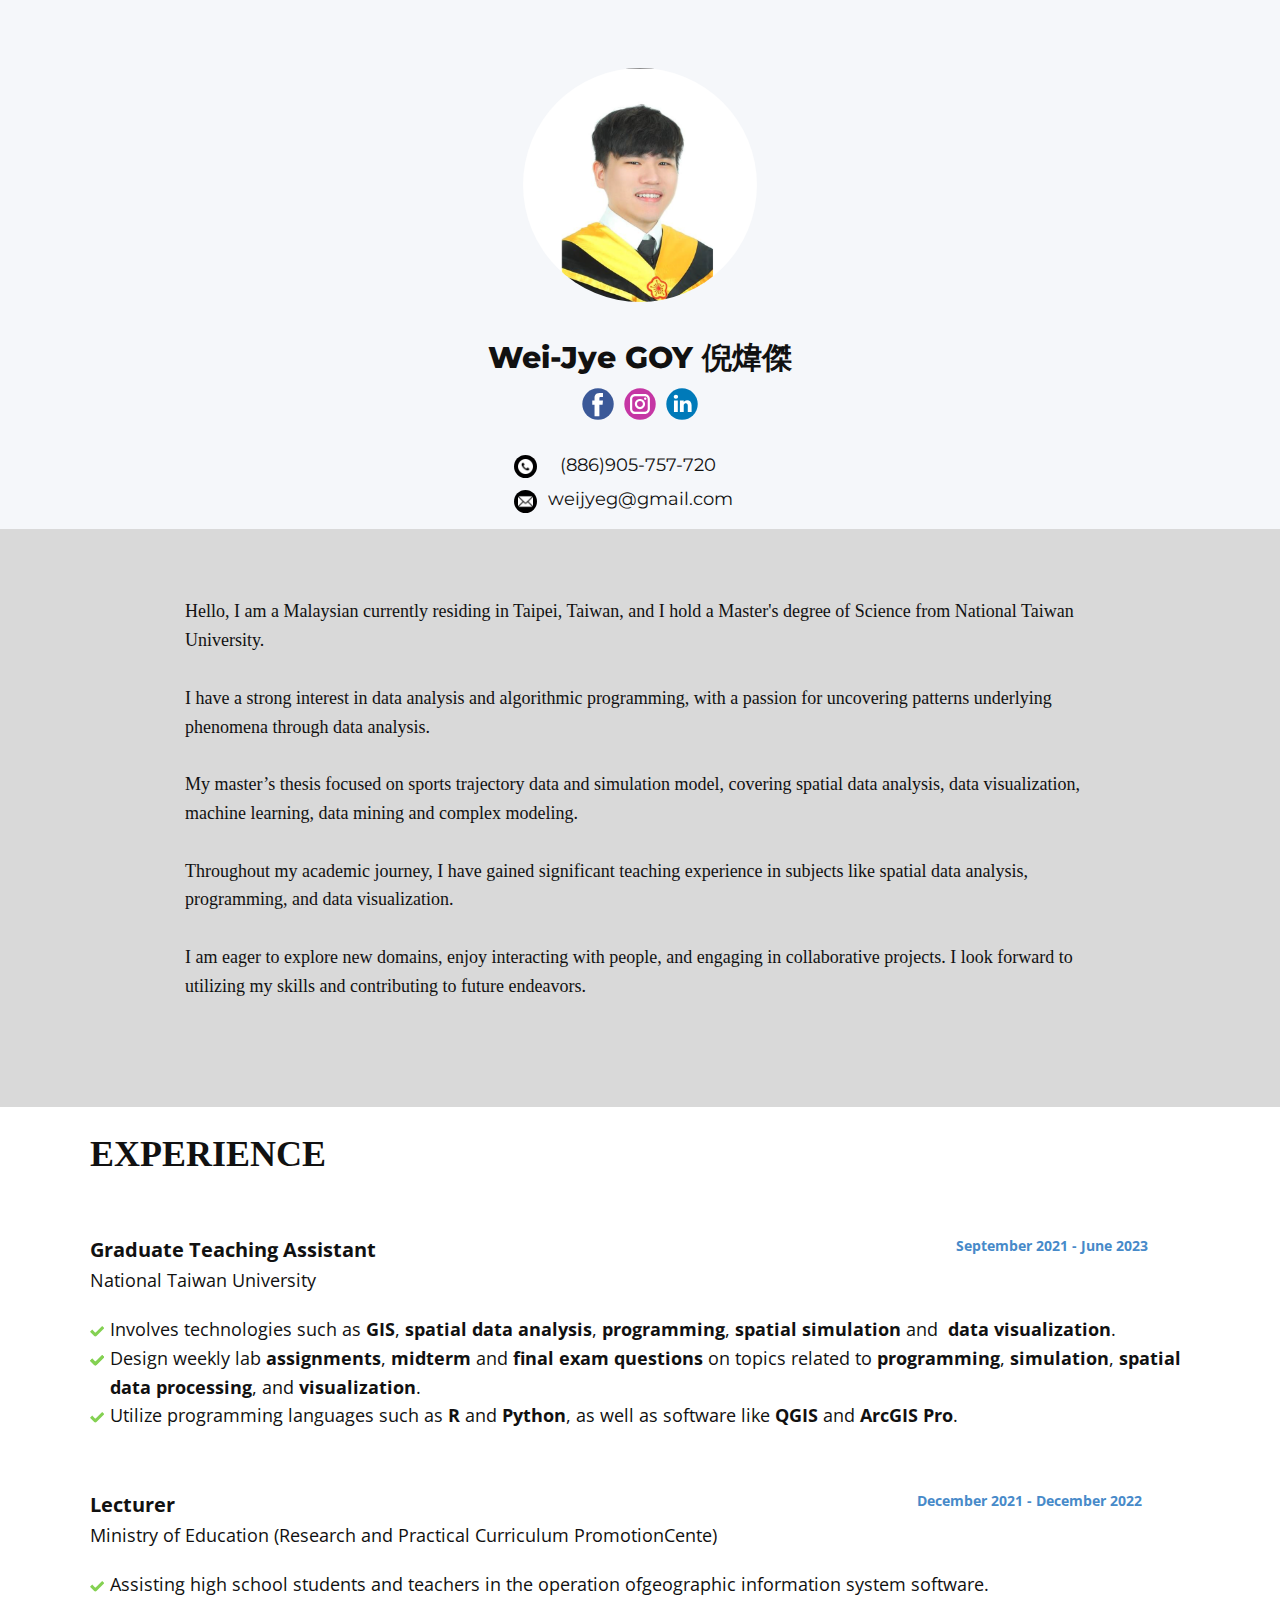
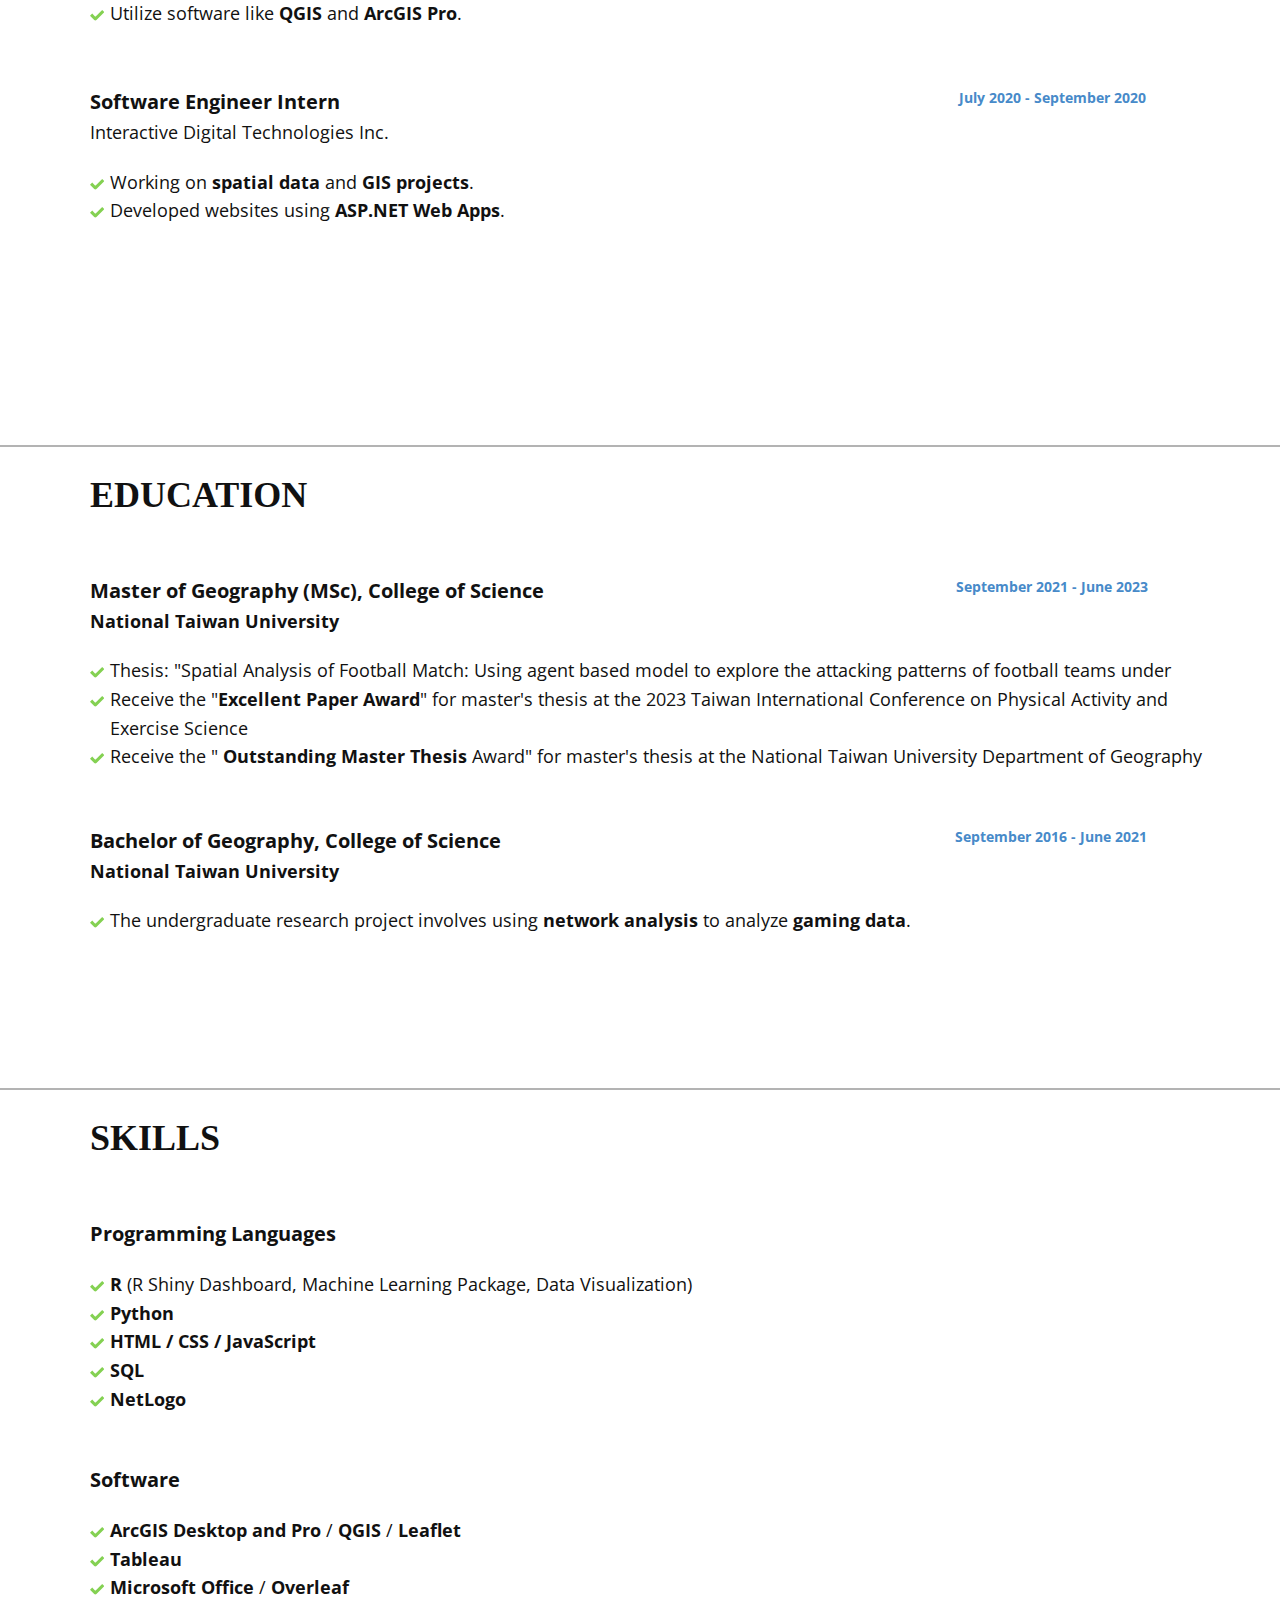
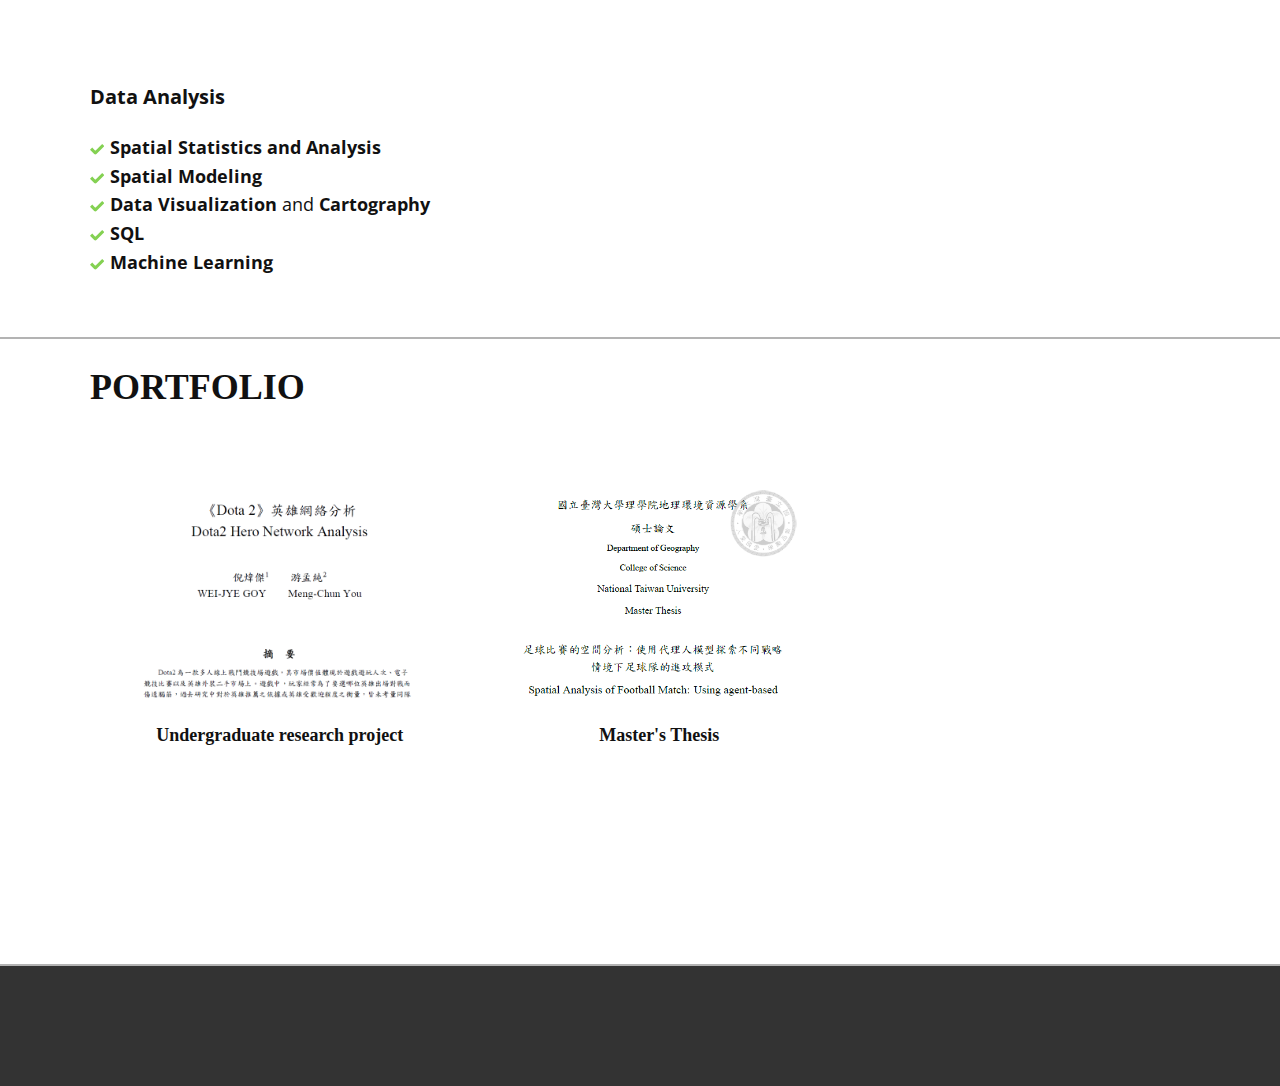
==== commit 38a1a80a: "Add files via upload" ====
--- a/index.html
+++ b/index.html
@@ -10,7 +10,6 @@
     <script class="u-script" type="text/javascript" src="jquery.js" defer=""></script>
     <script class="u-script" type="text/javascript" src="nicepage.js" defer=""></script>
     <meta name="generator" content="Nicepage 5.21.3, nicepage.com">
-    
     <link id="u-theme-google-font" rel="stylesheet" href="https://fonts.googleapis.com/css?family=Roboto:100,100i,300,300i,400,400i,500,500i,700,700i,900,900i|Open+Sans:300,300i,400,400i,500,500i,600,600i,700,700i,800,800i">
     <link id="u-page-google-font" rel="stylesheet" href="https://fonts.googleapis.com/css?family=Montserrat:100,100i,200,200i,300,300i,400,400i,500,500i,600,600i,700,700i,800,800i,900,900i">
     
@@ -40,17 +39,17 @@
         <br>
         <span style="font-weight: 400; font-size: 1.125rem;">(886)905-757-720&nbsp;<br>weijyeg@gmail.com
         </span>
-      </h2>
-      <div class="socialmedia u-align-left u-social-icons u-spacing-10 u-social-icons-1">
-        <a class="u-social-url" title="facebook" target="_blank" href="https://www.facebook.com/weijyeeeee/"><span class="u-icon u-social-facebook u-social-icon u-icon-1"><svg class="u-svg-link" preserveAspectRatio="xMidYMin slice" viewBox="0 0 112 112" style=""><use xmlns:xlink="http://www.w3.org/1999/xlink" xlink:href="#svg-5a81"></use></svg><svg class="u-svg-content" viewBox="0 0 112 112" x="0" y="0" id="svg-5a81"><circle fill="currentColor" cx="56.1" cy="56.1" r="55"></circle><path fill="#FFFFFF" d="M73.5,31.6h-9.1c-1.4,0-3.6,0.8-3.6,3.9v8.5h12.6L72,58.3H60.8v40.8H43.9V58.3h-8V43.9h8v-9.2
+      </h2><span class="u-black u-file-icon u-icon u-icon-circle u-icon-1"><img src="images/455705-3e157692.png" alt=""></span><span class="u-black u-file-icon u-icon u-icon-circle u-icon-2"><img src="images/542689-e094886c.png" alt=""></span>
+      <div class="u-align-left u-social-icons u-spacing-10 u-social-icons-1">
+        <a class="u-social-url" title="facebook" target="_blank" href="https://www.facebook.com/weijyeeeee/"><span class="u-icon u-social-facebook u-social-icon u-icon-3"><svg class="u-svg-link" preserveAspectRatio="xMidYMin slice" viewBox="0 0 112 112" style=""><use xmlns:xlink="http://www.w3.org/1999/xlink" xlink:href="#svg-5a81"></use></svg><svg class="u-svg-content" viewBox="0 0 112 112" x="0" y="0" id="svg-5a81"><circle fill="currentColor" cx="56.1" cy="56.1" r="55"></circle><path fill="#FFFFFF" d="M73.5,31.6h-9.1c-1.4,0-3.6,0.8-3.6,3.9v8.5h12.6L72,58.3H60.8v40.8H43.9V58.3h-8V43.9h8v-9.2
       c0-6.7,3.1-17,17-17h12.5v13.9H73.5z"></path></svg></span>
         </a>
-        <a class="u-social-url" title="instagram" target="_blank" href="https://www.instagram.com/weijy3/"><span class="u-icon u-social-icon u-social-instagram u-icon-2"><svg class="u-svg-link" preserveAspectRatio="xMidYMin slice" viewBox="0 0 112 112" style=""><use xmlns:xlink="http://www.w3.org/1999/xlink" xlink:href="#svg-1368"></use></svg><svg class="u-svg-content" viewBox="0 0 112 112" x="0" y="0" id="svg-1368"><circle fill="currentColor" cx="56.1" cy="56.1" r="55"></circle><path fill="#FFFFFF" d="M55.9,38.2c-9.9,0-17.9,8-17.9,17.9C38,66,46,74,55.9,74c9.9,0,17.9-8,17.9-17.9C73.8,46.2,65.8,38.2,55.9,38.2
+        <a class="u-social-url" title="instagram" target="_blank" href="https://www.instagram.com/weijy3/"><span class="u-icon u-social-icon u-social-instagram u-icon-4"><svg class="u-svg-link" preserveAspectRatio="xMidYMin slice" viewBox="0 0 112 112" style=""><use xmlns:xlink="http://www.w3.org/1999/xlink" xlink:href="#svg-1368"></use></svg><svg class="u-svg-content" viewBox="0 0 112 112" x="0" y="0" id="svg-1368"><circle fill="currentColor" cx="56.1" cy="56.1" r="55"></circle><path fill="#FFFFFF" d="M55.9,38.2c-9.9,0-17.9,8-17.9,17.9C38,66,46,74,55.9,74c9.9,0,17.9-8,17.9-17.9C73.8,46.2,65.8,38.2,55.9,38.2
       z M55.9,66.4c-5.7,0-10.3-4.6-10.3-10.3c-0.1-5.7,4.6-10.3,10.3-10.3c5.7,0,10.3,4.6,10.3,10.3C66.2,61.8,61.6,66.4,55.9,66.4z"></path><path fill="#FFFFFF" d="M74.3,33.5c-2.3,0-4.2,1.9-4.2,4.2s1.9,4.2,4.2,4.2s4.2-1.9,4.2-4.2S76.6,33.5,74.3,33.5z"></path><path fill="#FFFFFF" d="M73.1,21.3H38.6c-9.7,0-17.5,7.9-17.5,17.5v34.5c0,9.7,7.9,17.6,17.5,17.6h34.5c9.7,0,17.5-7.9,17.5-17.5V38.8
       C90.6,29.1,82.7,21.3,73.1,21.3z M83,73.3c0,5.5-4.5,9.9-9.9,9.9H38.6c-5.5,0-9.9-4.5-9.9-9.9V38.8c0-5.5,4.5-9.9,9.9-9.9h34.5
       c5.5,0,9.9,4.5,9.9,9.9V73.3z"></path></svg></span>
         </a>
-        <a class="u-social-url" title="https://www.linkedin.com/in/wei-jye-goy-16a7a2256/" target="_blank" href="https://www.linkedin.com/in/wei-jye-goy-16a7a2256/"><span class="u-icon u-social-icon u-social-linkedin u-icon-3"><svg class="u-svg-link" preserveAspectRatio="xMidYMin slice" viewBox="0 0 112 112" style=""><use xmlns:xlink="http://www.w3.org/1999/xlink" xlink:href="#svg-00e5"></use></svg><svg class="u-svg-content" viewBox="0 0 112 112" x="0" y="0" id="svg-00e5"><circle fill="currentColor" cx="56.1" cy="56.1" r="55"></circle><path fill="#FFFFFF" d="M41.3,83.7H27.9V43.4h13.4V83.7z M34.6,37.9L34.6,37.9c-4.6,0-7.5-3.1-7.5-7c0-4,3-7,7.6-7s7.4,3,7.5,7
+        <a class="u-social-url" title="https://www.linkedin.com/in/wei-jye-goy-16a7a2256/" target="_blank" href="https://www.linkedin.com/in/wei-jye-goy-16a7a2256/"><span class="u-icon u-social-icon u-social-linkedin u-icon-5"><svg class="u-svg-link" preserveAspectRatio="xMidYMin slice" viewBox="0 0 112 112" style=""><use xmlns:xlink="http://www.w3.org/1999/xlink" xlink:href="#svg-00e5"></use></svg><svg class="u-svg-content" viewBox="0 0 112 112" x="0" y="0" id="svg-00e5"><circle fill="currentColor" cx="56.1" cy="56.1" r="55"></circle><path fill="#FFFFFF" d="M41.3,83.7H27.9V43.4h13.4V83.7z M34.6,37.9L34.6,37.9c-4.6,0-7.5-3.1-7.5-7c0-4,3-7,7.6-7s7.4,3,7.5,7
       C42.2,34.8,39.2,37.9,34.6,37.9z M89.6,83.7H76.2V62.2c0-5.4-1.9-9.1-6.8-9.1c-3.7,0-5.9,2.5-6.9,4.9c-0.4,0.9-0.4,2.1-0.4,3.3v22.5
       H48.7c0,0,0.2-36.5,0-40.3h13.4v5.7c1.8-2.7,5-6.7,12.1-6.7c8.8,0,15.4,5.8,15.4,18.1V83.7z"></path></svg></span>
         </a>
--- a/Home.css
+++ b/Home.css
@@ -26,6 +26,24 @@
   margin: 35px auto 0;
 }
 
+.u-section-1 .u-icon-1 {
+  width: 23px;
+  height: 23px;
+  background-image: none;
+  color: rgb(255, 255, 255) !important;
+  margin: -58px auto 0 calc(((100% - 1140px) / 2) + 444px);
+  padding: 4px;
+}
+
+.u-section-1 .u-icon-2 {
+  width: 23px;
+  height: 23px;
+  background-image: none;
+  color: rgb(255, 255, 255) !important;
+  margin: 12px auto 0 calc(((100% - 1140px) / 2) + 444px);
+  padding: 4px;
+}
+
 .u-section-1 .u-social-icons-1 {
   height: 32px;
   min-height: 16px;
@@ -35,15 +53,15 @@
   margin: -125px auto 0;
 }
 
-.u-section-1 .u-icon-1 {
+.u-section-1 .u-icon-3 {
   color: rgb(59, 89, 152) !important;
 }
 
-.u-section-1 .u-icon-2 {
+.u-section-1 .u-icon-4 {
   color: rgb(197, 54, 164) !important;
 }
 
-.u-section-1 .u-icon-3 {
+.u-section-1 .u-icon-5 {
   color: rgb(0, 122, 185) !important;
 }
 
@@ -56,6 +74,14 @@
     margin-left: calc(((100% - 940px) / 2) + 453px);
   }
 
+  .u-section-1 .u-icon-1 {
+    margin-left: calc(((100% - 940px) / 2) + 366px);
+  }
+
+  .u-section-1 .u-icon-2 {
+    margin-left: calc(((100% - 940px) / 2) + 366px);
+  }
+
   .u-section-1 .u-social-icons-1 {
     width: 158px;
     min-width: 94px;
@@ -76,6 +102,14 @@
     width: 720px;
   }
 
+  .u-section-1 .u-icon-1 {
+    margin-left: calc(((100% - 720px) / 2) + 280px);
+  }
+
+  .u-section-1 .u-icon-2 {
+    margin-left: calc(((100% - 720px) / 2) + 280px);
+  }
+
   .u-section-1 .u-text-2 {
     margin-left: 0;
     margin-right: 0;
@@ -91,6 +125,14 @@
     width: 540px;
   }
 
+  .u-section-1 .u-icon-1 {
+    margin-left: calc(((100% - 540px) / 2) + 210px);
+  }
+
+  .u-section-1 .u-icon-2 {
+    margin-left: calc(((100% - 540px) / 2) + 210px);
+  }
+
   .u-section-1 .u-text-2 {
     margin-bottom: 47px;
   }
@@ -104,6 +146,14 @@
   .u-section-1 .u-text-1 {
     font-size: 1.25rem;
     width: 340px;
+  }
+
+  .u-section-1 .u-icon-1 {
+    margin-left: calc(((100% - 340px) / 2) + 132px);
+  }
+
+  .u-section-1 .u-icon-2 {
+    margin-left: calc(((100% - 340px) / 2) + 132px);
   }
 
   .u-section-1 .u-text-2 {
@@ -729,5 +779,4 @@
 .u-section-5 .u-image-2:before,
 .u-section-5 .u-image-2 > .u-container-layout:before {
   transition-property: fill, color, background-color, stroke-width, border-style, border-width, border-top-width, border-left-width, border-right-width, border-bottom-width, custom-border, borders, box-shadow, text-shadow, opacity, border-radius, stroke, border-color, font-size, font-style, font-weight, text-decoration, letter-spacing, transform, background-image, image-zoom, background-size, background-position;
-}.socialmedia {
 }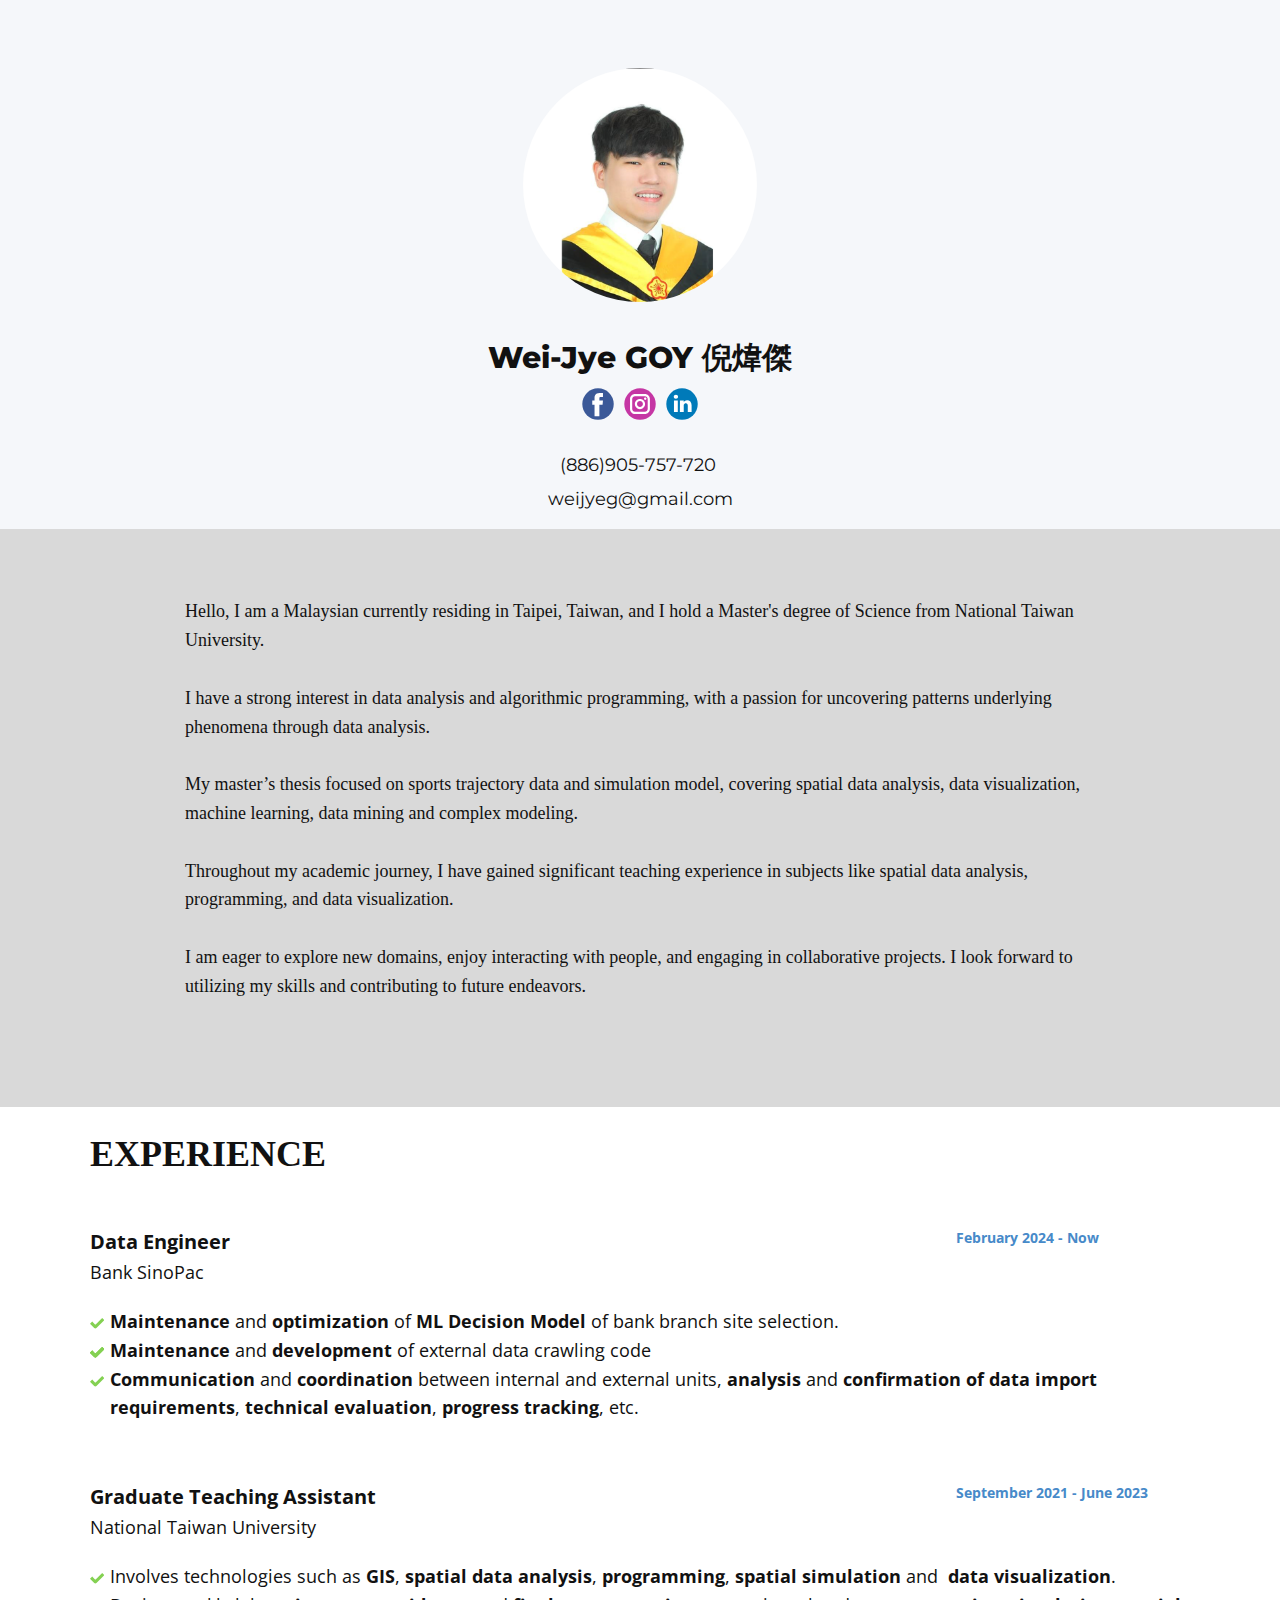
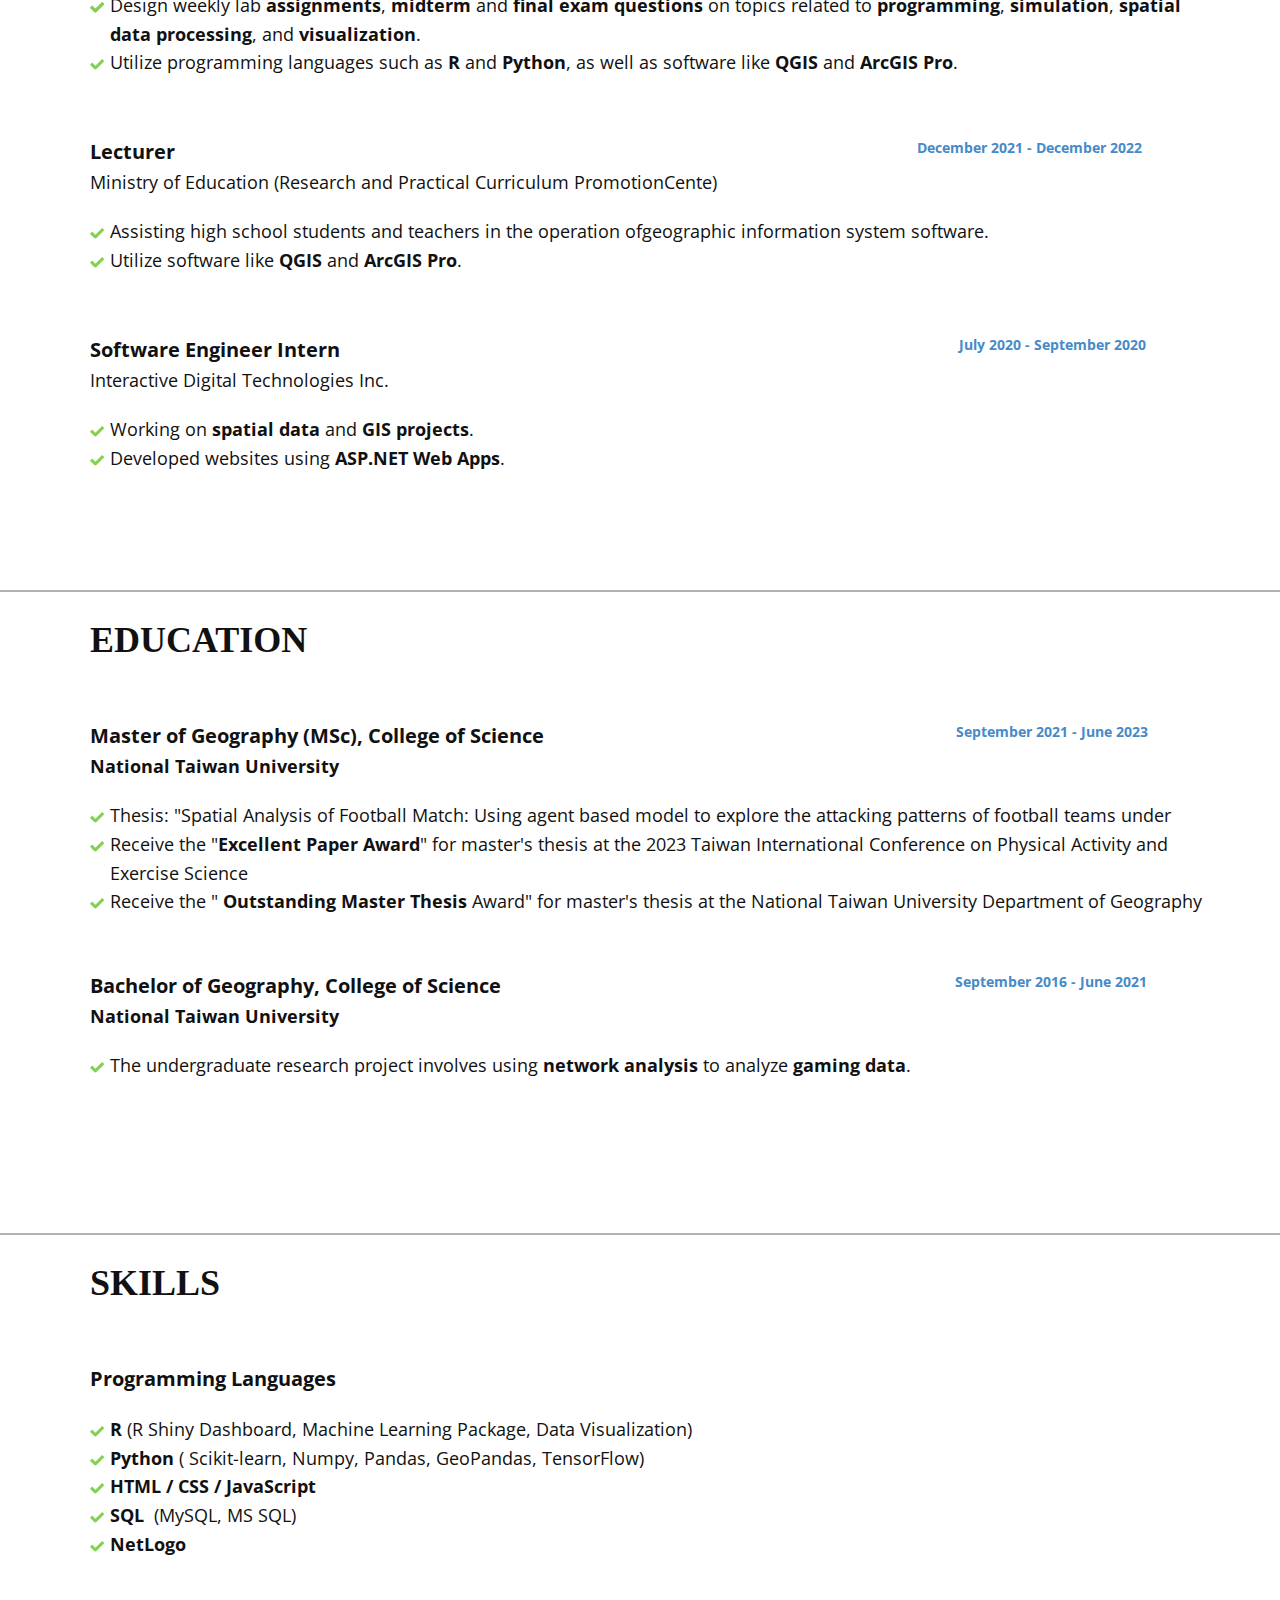
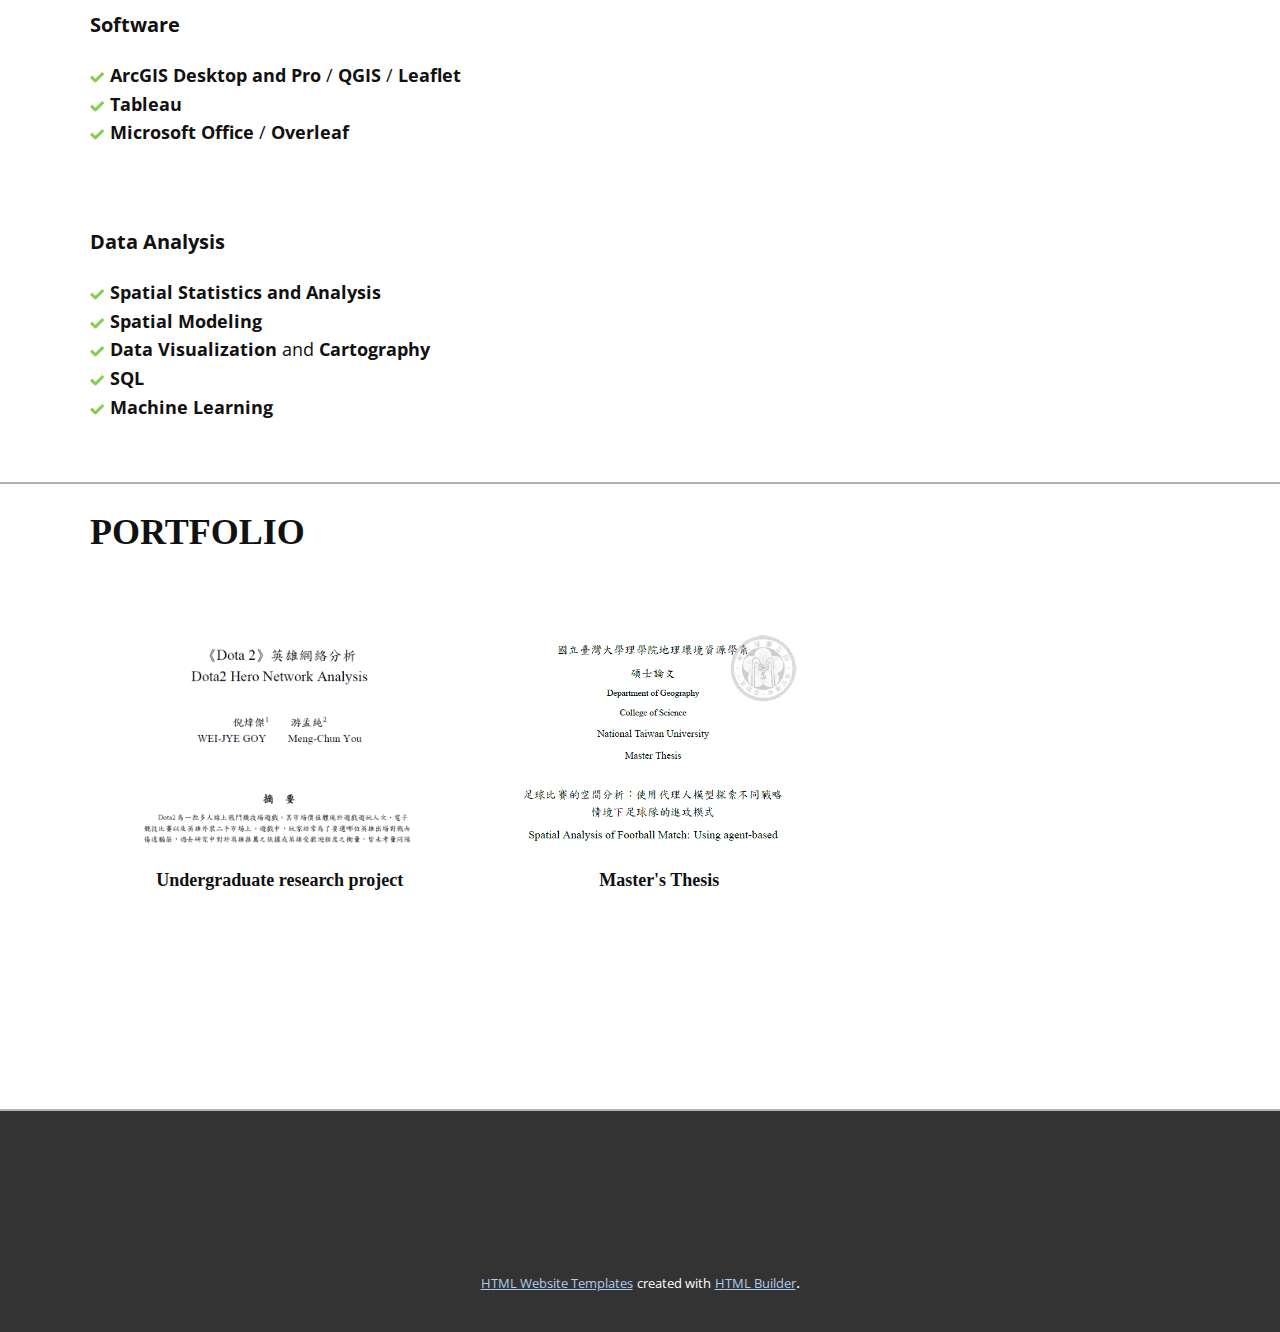
==== commit cdda3532: "Add files via upload" ====
--- a/index.html
+++ b/index.html
@@ -10,6 +10,7 @@
     <script class="u-script" type="text/javascript" src="jquery.js" defer=""></script>
     <script class="u-script" type="text/javascript" src="nicepage.js" defer=""></script>
     <meta name="generator" content="Nicepage 5.21.3, nicepage.com">
+    
     <link id="u-theme-google-font" rel="stylesheet" href="https://fonts.googleapis.com/css?family=Roboto:100,100i,300,300i,400,400i,500,500i,700,700i,900,900i|Open+Sans:300,300i,400,400i,500,500i,600,600i,700,700i,800,800i">
     <link id="u-page-google-font" rel="stylesheet" href="https://fonts.googleapis.com/css?family=Montserrat:100,100i,200,200i,300,300i,400,400i,500,500i,600,600i,700,700i,800,800i,900,900i">
     
@@ -39,17 +40,17 @@
         <br>
         <span style="font-weight: 400; font-size: 1.125rem;">(886)905-757-720&nbsp;<br>weijyeg@gmail.com
         </span>
-      </h2><span class="u-black u-file-icon u-icon u-icon-circle u-icon-1"><img src="images/455705-3e157692.png" alt=""></span><span class="u-black u-file-icon u-icon u-icon-circle u-icon-2"><img src="images/542689-e094886c.png" alt=""></span>
-      <div class="u-align-left u-social-icons u-spacing-10 u-social-icons-1">
-        <a class="u-social-url" title="facebook" target="_blank" href="https://www.facebook.com/weijyeeeee/"><span class="u-icon u-social-facebook u-social-icon u-icon-3"><svg class="u-svg-link" preserveAspectRatio="xMidYMin slice" viewBox="0 0 112 112" style=""><use xmlns:xlink="http://www.w3.org/1999/xlink" xlink:href="#svg-5a81"></use></svg><svg class="u-svg-content" viewBox="0 0 112 112" x="0" y="0" id="svg-5a81"><circle fill="currentColor" cx="56.1" cy="56.1" r="55"></circle><path fill="#FFFFFF" d="M73.5,31.6h-9.1c-1.4,0-3.6,0.8-3.6,3.9v8.5h12.6L72,58.3H60.8v40.8H43.9V58.3h-8V43.9h8v-9.2
+      </h2>
+      <div class="socialmedia u-align-left u-social-icons u-spacing-10 u-social-icons-1">
+        <a class="u-social-url" title="facebook" target="_blank" href="https://www.facebook.com/weijyeeeee/"><span class="u-icon u-social-facebook u-social-icon u-icon-1"><svg class="u-svg-link" preserveAspectRatio="xMidYMin slice" viewBox="0 0 112 112" style=""><use xmlns:xlink="http://www.w3.org/1999/xlink" xlink:href="#svg-5a81"></use></svg><svg class="u-svg-content" viewBox="0 0 112 112" x="0" y="0" id="svg-5a81"><circle fill="currentColor" cx="56.1" cy="56.1" r="55"></circle><path fill="#FFFFFF" d="M73.5,31.6h-9.1c-1.4,0-3.6,0.8-3.6,3.9v8.5h12.6L72,58.3H60.8v40.8H43.9V58.3h-8V43.9h8v-9.2
       c0-6.7,3.1-17,17-17h12.5v13.9H73.5z"></path></svg></span>
         </a>
-        <a class="u-social-url" title="instagram" target="_blank" href="https://www.instagram.com/weijy3/"><span class="u-icon u-social-icon u-social-instagram u-icon-4"><svg class="u-svg-link" preserveAspectRatio="xMidYMin slice" viewBox="0 0 112 112" style=""><use xmlns:xlink="http://www.w3.org/1999/xlink" xlink:href="#svg-1368"></use></svg><svg class="u-svg-content" viewBox="0 0 112 112" x="0" y="0" id="svg-1368"><circle fill="currentColor" cx="56.1" cy="56.1" r="55"></circle><path fill="#FFFFFF" d="M55.9,38.2c-9.9,0-17.9,8-17.9,17.9C38,66,46,74,55.9,74c9.9,0,17.9-8,17.9-17.9C73.8,46.2,65.8,38.2,55.9,38.2
+        <a class="u-social-url" title="instagram" target="_blank" href="https://www.instagram.com/weijy3/"><span class="u-icon u-social-icon u-social-instagram u-icon-2"><svg class="u-svg-link" preserveAspectRatio="xMidYMin slice" viewBox="0 0 112 112" style=""><use xmlns:xlink="http://www.w3.org/1999/xlink" xlink:href="#svg-1368"></use></svg><svg class="u-svg-content" viewBox="0 0 112 112" x="0" y="0" id="svg-1368"><circle fill="currentColor" cx="56.1" cy="56.1" r="55"></circle><path fill="#FFFFFF" d="M55.9,38.2c-9.9,0-17.9,8-17.9,17.9C38,66,46,74,55.9,74c9.9,0,17.9-8,17.9-17.9C73.8,46.2,65.8,38.2,55.9,38.2
       z M55.9,66.4c-5.7,0-10.3-4.6-10.3-10.3c-0.1-5.7,4.6-10.3,10.3-10.3c5.7,0,10.3,4.6,10.3,10.3C66.2,61.8,61.6,66.4,55.9,66.4z"></path><path fill="#FFFFFF" d="M74.3,33.5c-2.3,0-4.2,1.9-4.2,4.2s1.9,4.2,4.2,4.2s4.2-1.9,4.2-4.2S76.6,33.5,74.3,33.5z"></path><path fill="#FFFFFF" d="M73.1,21.3H38.6c-9.7,0-17.5,7.9-17.5,17.5v34.5c0,9.7,7.9,17.6,17.5,17.6h34.5c9.7,0,17.5-7.9,17.5-17.5V38.8
       C90.6,29.1,82.7,21.3,73.1,21.3z M83,73.3c0,5.5-4.5,9.9-9.9,9.9H38.6c-5.5,0-9.9-4.5-9.9-9.9V38.8c0-5.5,4.5-9.9,9.9-9.9h34.5
       c5.5,0,9.9,4.5,9.9,9.9V73.3z"></path></svg></span>
         </a>
-        <a class="u-social-url" title="https://www.linkedin.com/in/wei-jye-goy-16a7a2256/" target="_blank" href="https://www.linkedin.com/in/wei-jye-goy-16a7a2256/"><span class="u-icon u-social-icon u-social-linkedin u-icon-5"><svg class="u-svg-link" preserveAspectRatio="xMidYMin slice" viewBox="0 0 112 112" style=""><use xmlns:xlink="http://www.w3.org/1999/xlink" xlink:href="#svg-00e5"></use></svg><svg class="u-svg-content" viewBox="0 0 112 112" x="0" y="0" id="svg-00e5"><circle fill="currentColor" cx="56.1" cy="56.1" r="55"></circle><path fill="#FFFFFF" d="M41.3,83.7H27.9V43.4h13.4V83.7z M34.6,37.9L34.6,37.9c-4.6,0-7.5-3.1-7.5-7c0-4,3-7,7.6-7s7.4,3,7.5,7
+        <a class="u-social-url" title="https://www.linkedin.com/in/wei-jye-goy-16a7a2256/" target="_blank" href="https://www.linkedin.com/in/wei-jye-goy-16a7a2256/"><span class="u-icon u-social-icon u-social-linkedin u-icon-3"><svg class="u-svg-link" preserveAspectRatio="xMidYMin slice" viewBox="0 0 112 112" style=""><use xmlns:xlink="http://www.w3.org/1999/xlink" xlink:href="#svg-00e5"></use></svg><svg class="u-svg-content" viewBox="0 0 112 112" x="0" y="0" id="svg-00e5"><circle fill="currentColor" cx="56.1" cy="56.1" r="55"></circle><path fill="#FFFFFF" d="M41.3,83.7H27.9V43.4h13.4V83.7z M34.6,37.9L34.6,37.9c-4.6,0-7.5-3.1-7.5-7c0-4,3-7,7.6-7s7.4,3,7.5,7
       C42.2,34.8,39.2,37.9,34.6,37.9z M89.6,83.7H76.2V62.2c0-5.4-1.9-9.1-6.8-9.1c-3.7,0-5.9,2.5-6.9,4.9c-0.4,0.9-0.4,2.1-0.4,3.3v22.5
       H48.7c0,0,0.2-36.5,0-40.3h13.4v5.7c1.8-2.7,5-6.7,12.1-6.7c8.8,0,15.4,5.8,15.4,18.1V83.7z"></path></svg></span>
         </a>
@@ -67,72 +68,109 @@
       <div class="u-clearfix u-sheet u-sheet-1">
         <p class="u-custom-font u-font-georgia u-text u-text-1">Experience&nbsp;&nbsp;</p>
         <div class="u-clearfix u-group-elements u-group-elements-1">
-          <p class="u-align-left u-text u-text-2">
+          <p class="u-text u-text-2">
+            <span style="font-size: 1.25rem; font-weight: 700;">Data Engineer</span>
+            <br>Bank SinoPac
+          </p>
+          <p class="u-text u-text-palette-1-base u-text-3"><b> February 2024 - Now</b>
+          </p>
+          <ul class="u-custom-list u-text u-text-4">
+            <li>
+              <span style="font-weight: 700;">Maintenance </span>and&nbsp;<span style="font-weight: 700;">optimization</span> of <span style="font-weight: 700;">ML Decision Model</span>&nbsp;of ​bank branch site selection.<div class="u-list-icon u-list-icon-1">
+                <svg class="u-svg-content" viewBox="0 0 512 512" id="svg-8628"><path d="m433.1 67.1-231.8 231.9c-6.2 6.2-16.4 6.2-22.6 0l-99.8-99.8-78.9 78.8 150.5 150.5c10.5 10.5 24.6 16.3 39.4 16.3 14.8 0 29-5.9 39.4-16.3l282.7-282.5z" fill="currentColor"></path></svg>
+              </div>
+            </li>
+            <li>
+              <div class="u-list-icon u-list-icon-1">
+                <svg class="u-svg-content" viewBox="0 0 512 512" id="svg-8628"><path d="m433.1 67.1-231.8 231.9c-6.2 6.2-16.4 6.2-22.6 0l-99.8-99.8-78.9 78.8 150.5 150.5c10.5 10.5 24.6 16.3 39.4 16.3 14.8 0 29-5.9 39.4-16.3l282.7-282.5z" fill="currentColor"></path></svg>
+              </div>
+              <div class="u-list-icon u-list-icon-1">
+                <svg class="u-svg-content" viewBox="0 0 512 512" id="svg-8628"><path d="m433.1 67.1-231.8 231.9c-6.2 6.2-16.4 6.2-22.6 0l-99.8-99.8-78.9 78.8 150.5 150.5c10.5 10.5 24.6 16.3 39.4 16.3 14.8 0 29-5.9 39.4-16.3l282.7-282.5z" fill="currentColor"></path></svg>
+              </div>
+              <div class="u-list-icon u-list-icon-4">
+                <svg class="u-svg-content" viewBox="0 0 512 512" id="svg-8628"><path d="m433.1 67.1-231.8 231.9c-6.2 6.2-16.4 6.2-22.6 0l-99.8-99.8-78.9 78.8 150.5 150.5c10.5 10.5 24.6 16.3 39.4 16.3 14.8 0 29-5.9 39.4-16.3l282.7-282.5z" fill="currentColor"></path></svg>
+              </div>
+              <div class="u-list-icon u-list-icon-5">
+                <svg class="u-svg-content" viewBox="0 0 512 512" id="svg-8628"><path d="m433.1 67.1-231.8 231.9c-6.2 6.2-16.4 6.2-22.6 0l-99.8-99.8-78.9 78.8 150.5 150.5c10.5 10.5 24.6 16.3 39.4 16.3 14.8 0 29-5.9 39.4-16.3l282.7-282.5z" fill="currentColor"></path></svg>
+              </div>
+              <span style="font-weight: 700;"> Maintenance</span> and <span style="font-weight: 700;">development </span>of external data crawling code
+            </li>
+            <li>
+              <div class="u-list-icon u-list-icon-6">
+                <svg class="u-svg-content" viewBox="0 0 512 512" id="svg-8628"><path d="m433.1 67.1-231.8 231.9c-6.2 6.2-16.4 6.2-22.6 0l-99.8-99.8-78.9 78.8 150.5 150.5c10.5 10.5 24.6 16.3 39.4 16.3 14.8 0 29-5.9 39.4-16.3l282.7-282.5z" fill="currentColor"></path></svg>
+              </div>
+              <span style="font-weight: 700;">Communication</span> and <span style="font-weight: 700;">coordination</span> between internal and external units,&nbsp;<span style="font-weight: 700;">analysis </span>and <span style="font-weight: 700;">confirmation of data import requirements</span>,<span style="font-weight: 700;"> technical evaluation</span>,<span style="font-weight: 700;"> progress tracking</span>, etc.<br>
+              <br>
+            </li>
+          </ul>
+        </div>
+        <div class="u-clearfix u-group-elements u-group-elements-2">
+          <p class="u-text u-text-5">
             <span style="font-size: 1.25rem; font-weight: 700;">Graduate Teaching Assistant</span>
             <br>National Taiwan University
           </p>
-          <p class="u-text u-text-palette-1-base u-text-3"><b>September 2021 - June 2023</b>
-          </p>
-          <ul class="u-custom-list u-text u-text-4">
+          <p class="u-text u-text-palette-1-base u-text-6"><b>September 2021 - June 2023</b>
+          </p>
+          <ul class="u-custom-list u-text u-text-7">
             <li> Involves technologies such as <span style="font-weight: 700;">GIS</span>, <span style="font-weight: 700;">spatial data analysis</span>, <span style="font-weight: 700;">programming</span>, <span style="font-weight: 700;">spatial simulation <span style="font-weight: 400;">and</span>&nbsp;
               </span>
               <span style="font-weight: 700;">data visualization<span style="font-weight: 400;">.</span>
               </span>
-              <div class="u-list-icon u-list-icon-1">
-                <svg class="u-svg-content" viewBox="0 0 512 512" id="svg-8628"><path d="m433.1 67.1-231.8 231.9c-6.2 6.2-16.4 6.2-22.6 0l-99.8-99.8-78.9 78.8 150.5 150.5c10.5 10.5 24.6 16.3 39.4 16.3 14.8 0 29-5.9 39.4-16.3l282.7-282.5z" fill="currentColor"></path></svg>
-              </div>
-            </li>
-            <li>
-              <div class="u-list-icon u-list-icon-2">
-                <svg class="u-svg-content" viewBox="0 0 512 512" id="svg-8628"><path d="m433.1 67.1-231.8 231.9c-6.2 6.2-16.4 6.2-22.6 0l-99.8-99.8-78.9 78.8 150.5 150.5c10.5 10.5 24.6 16.3 39.4 16.3 14.8 0 29-5.9 39.4-16.3l282.7-282.5z" fill="currentColor"></path></svg>
-              </div>
-              <div class="u-list-icon u-list-icon-3">
+              <div class="u-list-icon u-list-icon-7">
+                <svg class="u-svg-content" viewBox="0 0 512 512" id="svg-8628"><path d="m433.1 67.1-231.8 231.9c-6.2 6.2-16.4 6.2-22.6 0l-99.8-99.8-78.9 78.8 150.5 150.5c10.5 10.5 24.6 16.3 39.4 16.3 14.8 0 29-5.9 39.4-16.3l282.7-282.5z" fill="currentColor"></path></svg>
+              </div>
+            </li>
+            <li>
+              <div class="u-list-icon u-list-icon-8">
+                <svg class="u-svg-content" viewBox="0 0 512 512" id="svg-8628"><path d="m433.1 67.1-231.8 231.9c-6.2 6.2-16.4 6.2-22.6 0l-99.8-99.8-78.9 78.8 150.5 150.5c10.5 10.5 24.6 16.3 39.4 16.3 14.8 0 29-5.9 39.4-16.3l282.7-282.5z" fill="currentColor"></path></svg>
+              </div>
+              <div class="u-list-icon u-list-icon-9">
                 <svg class="u-svg-content" viewBox="0 0 512 512" id="svg-8628"><path d="m433.1 67.1-231.8 231.9c-6.2 6.2-16.4 6.2-22.6 0l-99.8-99.8-78.9 78.8 150.5 150.5c10.5 10.5 24.6 16.3 39.4 16.3 14.8 0 29-5.9 39.4-16.3l282.7-282.5z" fill="currentColor"></path></svg>
               </div> Design weekly lab <span style="font-weight: 700;">assignments<span style="font-weight: 400;">, </span>midterm
               </span> and <span style="font-weight: 700;">final exam questions</span> on topics related to <span style="font-weight: 700;">programming</span>, <span style="font-weight: 700;">simulation</span>,&nbsp;<span style="font-weight: 700;">spatial data processing</span>, and <span style="font-weight: 700;">visualization</span>.&nbsp;
             </li>
             <li>
-              <div class="u-list-icon u-list-icon-4">
+              <div class="u-list-icon u-list-icon-10">
                 <svg class="u-svg-content" viewBox="0 0 512 512" id="svg-8628"><path d="m433.1 67.1-231.8 231.9c-6.2 6.2-16.4 6.2-22.6 0l-99.8-99.8-78.9 78.8 150.5 150.5c10.5 10.5 24.6 16.3 39.4 16.3 14.8 0 29-5.9 39.4-16.3l282.7-282.5z" fill="currentColor"></path></svg>
               </div>Utilize programming languages such as <span style="font-weight: 700;">R </span>and <span style="font-weight: 700;">Python</span>, as well as software like <span style="font-weight: 700;">QGIS </span>and <span style="font-weight: 700;">ArcGIS Pro</span>.<br>
               <br>
             </li>
           </ul>
         </div>
-        <div class="u-clearfix u-group-elements u-group-elements-2">
-          <p class="u-align-left u-text u-text-5">
+        <div class="u-clearfix u-group-elements u-group-elements-3">
+          <p class="u-align-left u-text u-text-8">
             <span style="font-size: 1.25rem; font-weight: 700;"></span>
             <span style="font-size: 1.25rem; font-weight: 700;">Lecturer</span>
             <br>Ministry of Education (Research and Practical Curriculum PromotionCente)
           </p>
-          <p class="u-text u-text-palette-1-base u-text-6"><b>December 2021 - December 2022</b>
-          </p>
-          <ul class="u-custom-list u-text u-text-7">
-            <li>
-              <div class="u-list-icon u-list-icon-5">
+          <p class="u-text u-text-palette-1-base u-text-9"><b>December 2021 - December 2022</b>
+          </p>
+          <ul class="u-custom-list u-text u-text-10">
+            <li>
+              <div class="u-list-icon u-list-icon-11">
                 <svg class="u-svg-content" viewBox="0 0 512 512" id="svg-8628"><path d="m433.1 67.1-231.8 231.9c-6.2 6.2-16.4 6.2-22.6 0l-99.8-99.8-78.9 78.8 150.5 150.5c10.5 10.5 24.6 16.3 39.4 16.3 14.8 0 29-5.9 39.4-16.3l282.7-282.5z" fill="currentColor"></path></svg>
               </div>
             </li>
             <li>Assisting high school students and teachers in the operation ofgeographic information system software.</li>
             <li>
-              <div class="u-list-icon u-list-icon-6">
+              <div class="u-list-icon u-list-icon-12">
                 <svg class="u-svg-content" viewBox="0 0 512 512" id="svg-8628"><path d="m433.1 67.1-231.8 231.9c-6.2 6.2-16.4 6.2-22.6 0l-99.8-99.8-78.9 78.8 150.5 150.5c10.5 10.5 24.6 16.3 39.4 16.3 14.8 0 29-5.9 39.4-16.3l282.7-282.5z" fill="currentColor"></path></svg>
               </div>Utilize software like <span style="font-weight: 700;">QGIS </span>and <span style="font-weight: 700;">ArcGIS Pro</span>.<br>
               <br>
             </li>
           </ul>
         </div>
-        <div class="u-clearfix u-group-elements u-group-elements-3">
-          <p class="u-align-left u-text u-text-8">
+        <div class="u-clearfix u-group-elements u-group-elements-4">
+          <p class="u-align-left u-text u-text-11">
             <span style="font-size: 20px;"><b>Software Engineer Intern</b>
             </span>
             <br>Interactive Digital Technologies Inc.
           </p>
-          <p class="u-text u-text-palette-1-base u-text-9"><b>July 2020 - September 2020</b>
-          </p>
-          <ul class="u-custom-list u-text u-text-10">
-            <li>
-              <div class="u-list-icon u-list-icon-7">
+          <p class="u-text u-text-palette-1-base u-text-12"><b>July 2020 - September 2020</b>
+          </p>
+          <ul class="u-custom-list u-text u-text-13">
+            <li>
+              <div class="u-list-icon u-list-icon-13">
                 <svg class="u-svg-content" viewBox="0 0 512 512" id="svg-8628"><path d="m433.1 67.1-231.8 231.9c-6.2 6.2-16.4 6.2-22.6 0l-99.8-99.8-78.9 78.8 150.5 150.5c10.5 10.5 24.6 16.3 39.4 16.3 14.8 0 29-5.9 39.4-16.3l282.7-282.5z" fill="currentColor"></path></svg>
               </div>
             </li>
@@ -140,7 +178,7 @@
               </span>
             </li>
             <li>
-              <div class="u-list-icon u-list-icon-8">
+              <div class="u-list-icon u-list-icon-14">
                 <svg class="u-svg-content" viewBox="0 0 512 512" id="svg-8628"><path d="m433.1 67.1-231.8 231.9c-6.2 6.2-16.4 6.2-22.6 0l-99.8-99.8-78.9 78.8 150.5 150.5c10.5 10.5 24.6 16.3 39.4 16.3 14.8 0 29-5.9 39.4-16.3l282.7-282.5z" fill="currentColor"></path></svg>
               </div>Developed websites using <span style="font-weight: 700;">ASP.NET Web Apps</span>.
             </li>
@@ -224,7 +262,9 @@
               <div class="u-list-icon u-list-icon-2">
                 <svg class="u-svg-content" viewBox="0 0 512 512" id="svg-12f0"><path d="m433.1 67.1-231.8 231.9c-6.2 6.2-16.4 6.2-22.6 0l-99.8-99.8-78.9 78.8 150.5 150.5c10.5 10.5 24.6 16.3 39.4 16.3 14.8 0 29-5.9 39.4-16.3l282.7-282.5z" fill="currentColor"></path></svg>
               </div>
-              <span style="font-weight: 700;">Python</span>
+              <span style="font-weight: 700;">Python <span style="font-weight: 400;">(</span>
+                <span style="font-weight: 400;"></span>
+              </span>Scikit-learn, Numpy, Pandas, GeoPandas, TensorFlow)&nbsp;
             </li>
             <li>
               <div class="u-list-icon u-list-icon-1">
@@ -237,7 +277,8 @@
               <div class="u-list-icon u-list-icon-1">
                 <svg class="u-svg-content" viewBox="0 0 512 512" id="svg-12f0"><path d="m433.1 67.1-231.8 231.9c-6.2 6.2-16.4 6.2-22.6 0l-99.8-99.8-78.9 78.8 150.5 150.5c10.5 10.5 24.6 16.3 39.4 16.3 14.8 0 29-5.9 39.4-16.3l282.7-282.5z" fill="currentColor"></path></svg>
               </div>
-              <span style="font-weight: 700;">SQL</span>
+              <span style="font-weight: 700;">SQL&nbsp;<span style="font-weight: 400;"> (MySQL, MS SQL)</span>
+              </span>
             </li>
             <li>
               <div class="u-list-icon u-list-icon-1">
@@ -341,5 +382,16 @@
     
     
     <footer class="u-clearfix u-footer u-grey-80" id="sec-4fcd"><div class="u-clearfix u-sheet u-sheet-1"></div></footer>
+    <section class="u-backlink u-clearfix u-grey-80">
+      <a class="u-link" href="https://nicepage.com/html-templates" target="_blank">
+        <span>HTML Website Templates</span>
+      </a>
+      <p class="u-text">
+        <span>created with</span>
+      </p>
+      <a class="u-link" href="https://nicepage.com/html-website-builder" target="_blank">
+        <span>HTML Builder</span>
+      </a>. 
+    </section>
   
 </body></html>--- a/Home.css
+++ b/Home.css
@@ -26,24 +26,6 @@
   margin: 35px auto 0;
 }
 
-.u-section-1 .u-icon-1 {
-  width: 23px;
-  height: 23px;
-  background-image: none;
-  color: rgb(255, 255, 255) !important;
-  margin: -58px auto 0 calc(((100% - 1140px) / 2) + 444px);
-  padding: 4px;
-}
-
-.u-section-1 .u-icon-2 {
-  width: 23px;
-  height: 23px;
-  background-image: none;
-  color: rgb(255, 255, 255) !important;
-  margin: 12px auto 0 calc(((100% - 1140px) / 2) + 444px);
-  padding: 4px;
-}
-
 .u-section-1 .u-social-icons-1 {
   height: 32px;
   min-height: 16px;
@@ -53,15 +35,15 @@
   margin: -125px auto 0;
 }
 
+.u-section-1 .u-icon-1 {
+  color: rgb(59, 89, 152) !important;
+}
+
+.u-section-1 .u-icon-2 {
+  color: rgb(197, 54, 164) !important;
+}
+
 .u-section-1 .u-icon-3 {
-  color: rgb(59, 89, 152) !important;
-}
-
-.u-section-1 .u-icon-4 {
-  color: rgb(197, 54, 164) !important;
-}
-
-.u-section-1 .u-icon-5 {
   color: rgb(0, 122, 185) !important;
 }
 
@@ -74,14 +56,6 @@
     margin-left: calc(((100% - 940px) / 2) + 453px);
   }
 
-  .u-section-1 .u-icon-1 {
-    margin-left: calc(((100% - 940px) / 2) + 366px);
-  }
-
-  .u-section-1 .u-icon-2 {
-    margin-left: calc(((100% - 940px) / 2) + 366px);
-  }
-
   .u-section-1 .u-social-icons-1 {
     width: 158px;
     min-width: 94px;
@@ -102,14 +76,6 @@
     width: 720px;
   }
 
-  .u-section-1 .u-icon-1 {
-    margin-left: calc(((100% - 720px) / 2) + 280px);
-  }
-
-  .u-section-1 .u-icon-2 {
-    margin-left: calc(((100% - 720px) / 2) + 280px);
-  }
-
   .u-section-1 .u-text-2 {
     margin-left: 0;
     margin-right: 0;
@@ -125,14 +91,6 @@
     width: 540px;
   }
 
-  .u-section-1 .u-icon-1 {
-    margin-left: calc(((100% - 540px) / 2) + 210px);
-  }
-
-  .u-section-1 .u-icon-2 {
-    margin-left: calc(((100% - 540px) / 2) + 210px);
-  }
-
   .u-section-1 .u-text-2 {
     margin-bottom: 47px;
   }
@@ -148,19 +106,11 @@
     width: 340px;
   }
 
-  .u-section-1 .u-icon-1 {
-    margin-left: calc(((100% - 340px) / 2) + 132px);
-  }
-
-  .u-section-1 .u-icon-2 {
-    margin-left: calc(((100% - 340px) / 2) + 132px);
-  }
-
   .u-section-1 .u-text-2 {
     margin-bottom: 41px;
   }
 }.u-section-2 .u-sheet-1 {
-  min-height: 938px;
+  min-height: 1083px;
 }
 
 .u-section-2 .u-text-1 {
@@ -174,7 +124,7 @@
   width: 1120px;
   min-height: 220px;
   height: auto;
-  margin: 50px 0 0 auto;
+  margin: 42px 0 0 auto;
 }
 
 .u-section-2 .u-text-2 {
@@ -194,11 +144,11 @@
   color: rgb(132, 209, 82) !important;
 }
 
-.u-section-2 .u-list-icon-2 {
-  color: rgb(132, 209, 82) !important;
-}
-
-.u-section-2 .u-list-icon-3 {
+.u-section-2 .u-list-icon-1 {
+  color: rgb(132, 209, 82) !important;
+}
+
+.u-section-2 .u-list-icon-1 {
   color: rgb(132, 209, 82) !important;
 }
 
@@ -206,31 +156,47 @@
   color: rgb(132, 209, 82) !important;
 }
 
+.u-section-2 .u-list-icon-5 {
+  color: rgb(132, 209, 82) !important;
+}
+
+.u-section-2 .u-list-icon-6 {
+  color: rgb(132, 209, 82) !important;
+}
+
 .u-section-2 .u-group-elements-2 {
   width: 1120px;
-  min-height: 164px;
+  min-height: 220px;
   height: auto;
   margin: 30px 0 0 auto;
 }
 
 .u-section-2 .u-text-5 {
-  margin: 0 446px 0 0;
+  margin: 0 789px 0 0;
 }
 
 .u-section-2 .u-text-6 {
   font-size: 0.875rem;
-  margin: -60px 62px 0 827px;
+  margin: -60px 62px 0 866px;
 }
 
 .u-section-2 .u-text-7 {
   margin: 58px 0 0;
 }
 
-.u-section-2 .u-list-icon-5 {
-  color: rgb(132, 209, 82) !important;
-}
-
-.u-section-2 .u-list-icon-6 {
+.u-section-2 .u-list-icon-7 {
+  color: rgb(132, 209, 82) !important;
+}
+
+.u-section-2 .u-list-icon-8 {
+  color: rgb(132, 209, 82) !important;
+}
+
+.u-section-2 .u-list-icon-9 {
+  color: rgb(132, 209, 82) !important;
+}
+
+.u-section-2 .u-list-icon-10 {
   color: rgb(132, 209, 82) !important;
 }
 
@@ -238,7 +204,7 @@
   width: 1120px;
   min-height: 164px;
   height: auto;
-  margin: 30px 0 50px auto;
+  margin: 30px 0 0 auto;
 }
 
 .u-section-2 .u-text-8 {
@@ -247,18 +213,46 @@
 
 .u-section-2 .u-text-9 {
   font-size: 0.875rem;
-  margin: -60px 62px 0 869px;
+  margin: -60px 62px 0 827px;
 }
 
 .u-section-2 .u-text-10 {
   margin: 58px 0 0;
 }
 
-.u-section-2 .u-list-icon-7 {
-  color: rgb(132, 209, 82) !important;
-}
-
-.u-section-2 .u-list-icon-8 {
+.u-section-2 .u-list-icon-11 {
+  color: rgb(132, 209, 82) !important;
+}
+
+.u-section-2 .u-list-icon-12 {
+  color: rgb(132, 209, 82) !important;
+}
+
+.u-section-2 .u-group-elements-4 {
+  width: 1120px;
+  min-height: 164px;
+  height: auto;
+  margin: 30px 0 60px auto;
+}
+
+.u-section-2 .u-text-11 {
+  margin: 0 446px 0 0;
+}
+
+.u-section-2 .u-text-12 {
+  font-size: 0.875rem;
+  margin: -60px 62px 0 869px;
+}
+
+.u-section-2 .u-text-13 {
+  margin: 58px 0 0;
+}
+
+.u-section-2 .u-list-icon-13 {
+  color: rgb(132, 209, 82) !important;
+}
+
+.u-section-2 .u-list-icon-14 {
   color: rgb(132, 209, 82) !important;
 }
 
@@ -278,6 +272,10 @@
   .u-section-2 .u-group-elements-3 {
     width: 940px;
   }
+
+  .u-section-2 .u-group-elements-4 {
+    width: 940px;
+  }
 }
 
 @media (max-width: 991px) {
@@ -290,6 +288,10 @@
   }
 
   .u-section-2 .u-group-elements-3 {
+    width: 720px;
+  }
+
+  .u-section-2 .u-group-elements-4 {
     width: 720px;
   }
 }
@@ -310,6 +312,10 @@
   .u-section-2 .u-group-elements-3 {
     width: 540px;
   }
+
+  .u-section-2 .u-group-elements-4 {
+    width: 540px;
+  }
 }
 
 @media (max-width: 575px) {
@@ -322,6 +328,10 @@
   }
 
   .u-section-2 .u-group-elements-3 {
+    width: 340px;
+  }
+
+  .u-section-2 .u-group-elements-4 {
     width: 340px;
   }
 }.u-section-3 .u-sheet-1 {
@@ -437,7 +447,7 @@
     width: 340px;
   }
 }.u-section-4 .u-sheet-1 {
-  min-height: 813px;
+  min-height: 833px;
 }
 
 .u-section-4 .u-text-1 {
@@ -449,7 +459,7 @@
 
 .u-section-4 .u-group-elements-1 {
   width: 1120px;
-  min-height: 164px;
+  min-height: 192px;
   height: auto;
   margin: 50px 0 0 auto;
 }
@@ -779,4 +789,5 @@
 .u-section-5 .u-image-2:before,
 .u-section-5 .u-image-2 > .u-container-layout:before {
   transition-property: fill, color, background-color, stroke-width, border-style, border-width, border-top-width, border-left-width, border-right-width, border-bottom-width, custom-border, borders, box-shadow, text-shadow, opacity, border-radius, stroke, border-color, font-size, font-style, font-weight, text-decoration, letter-spacing, transform, background-image, image-zoom, background-size, background-position;
+}.socialmedia {
 }